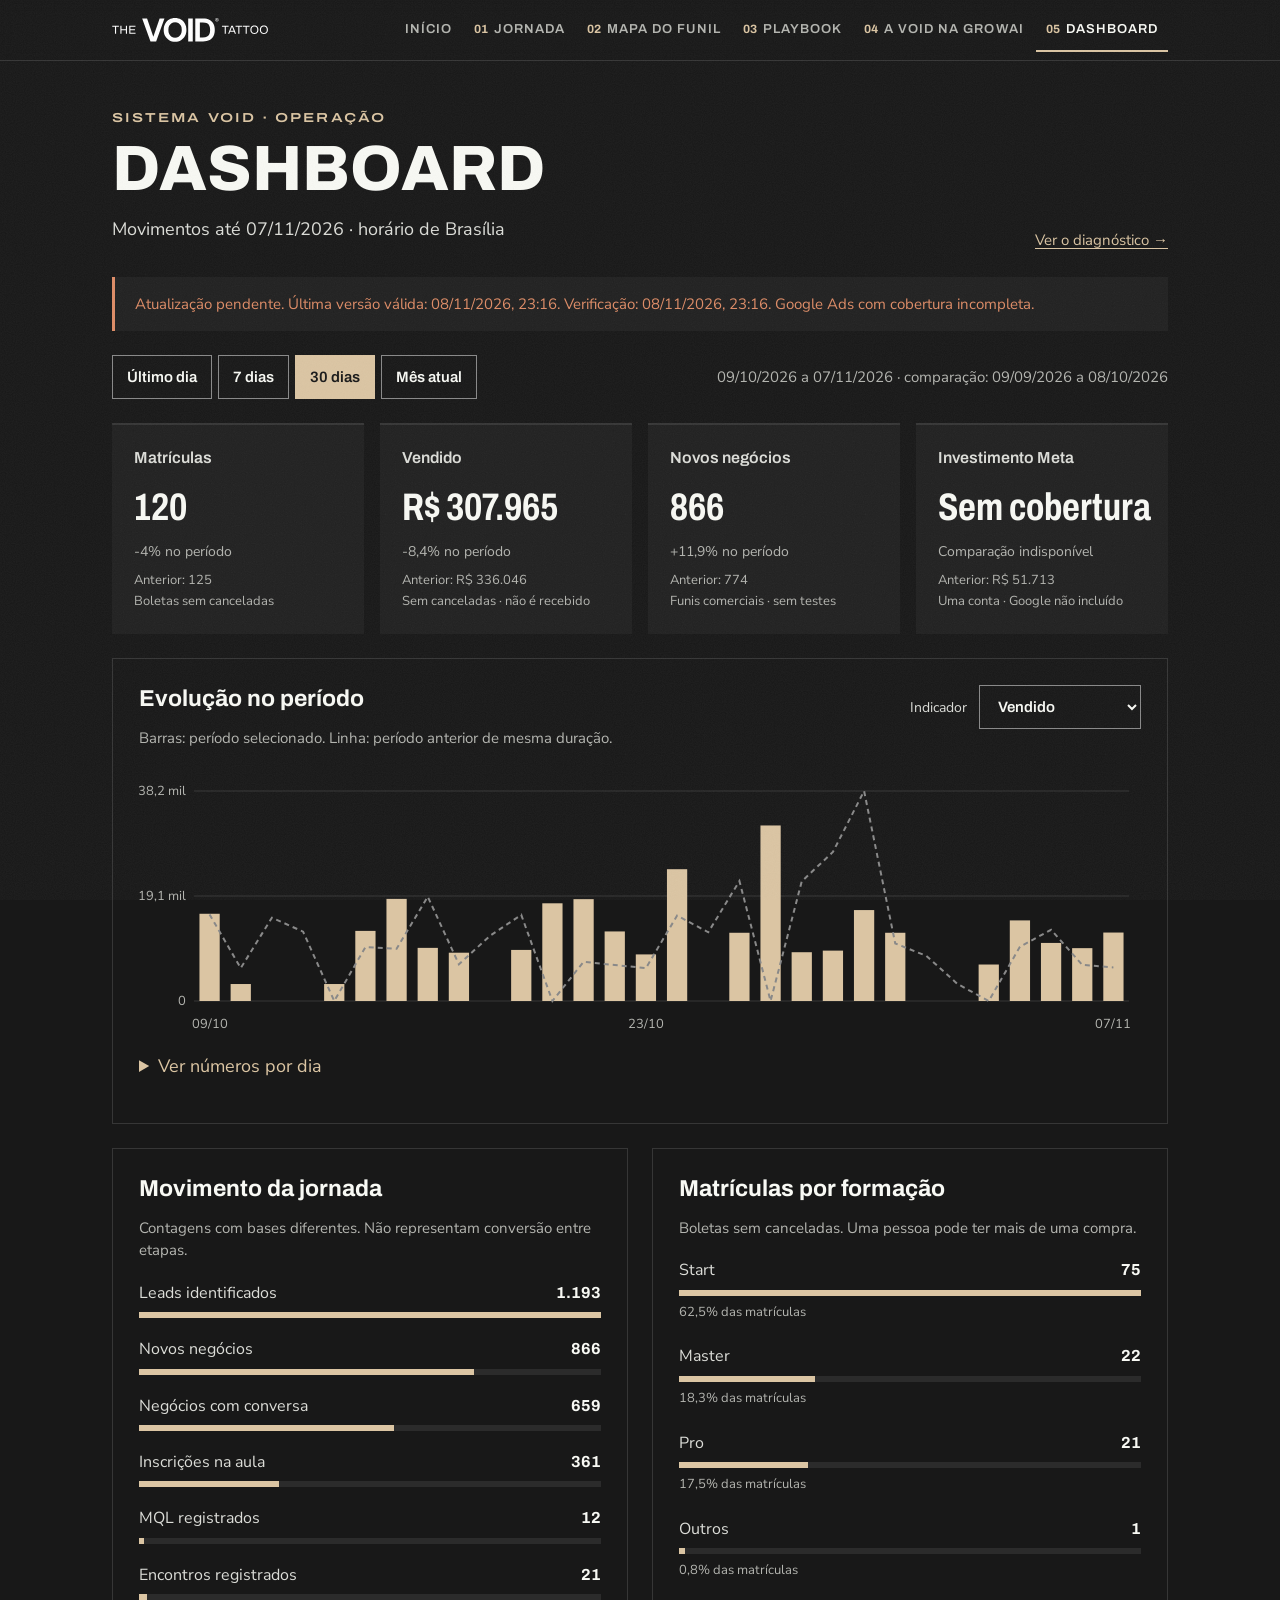
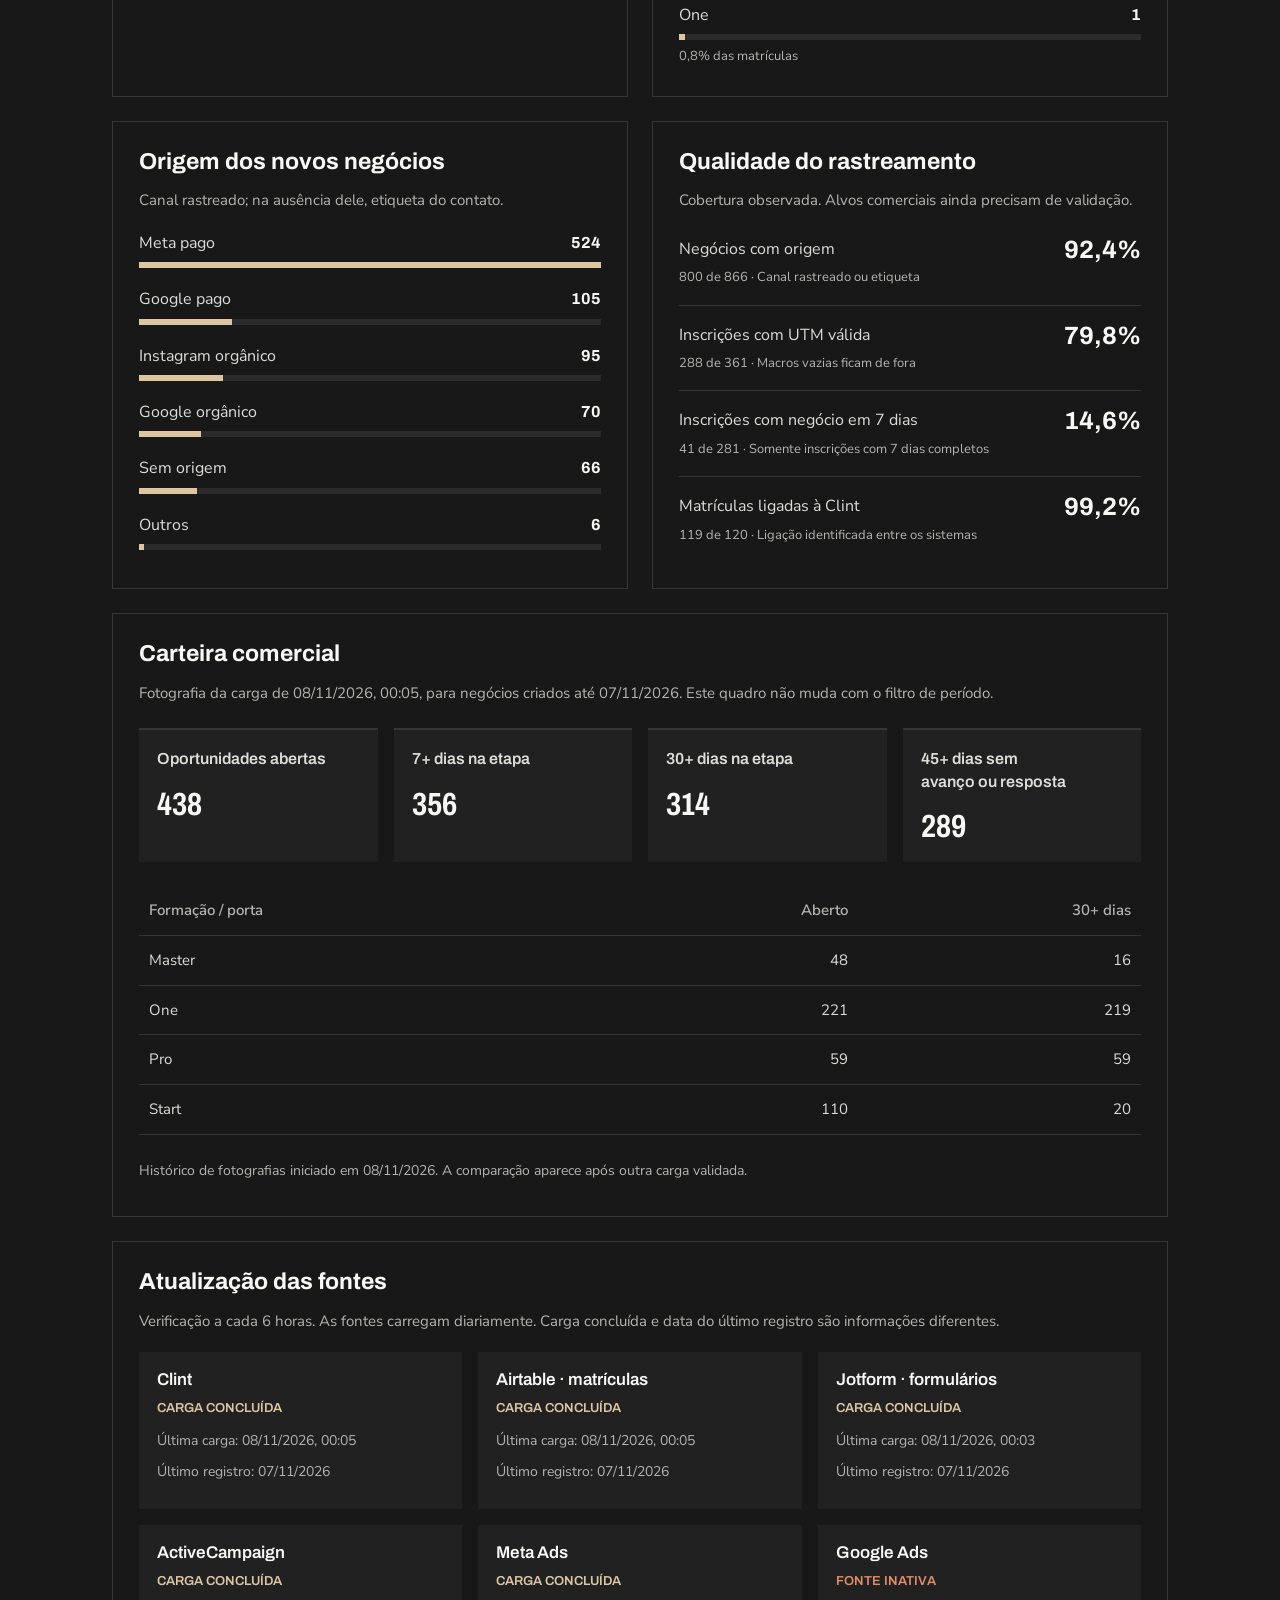
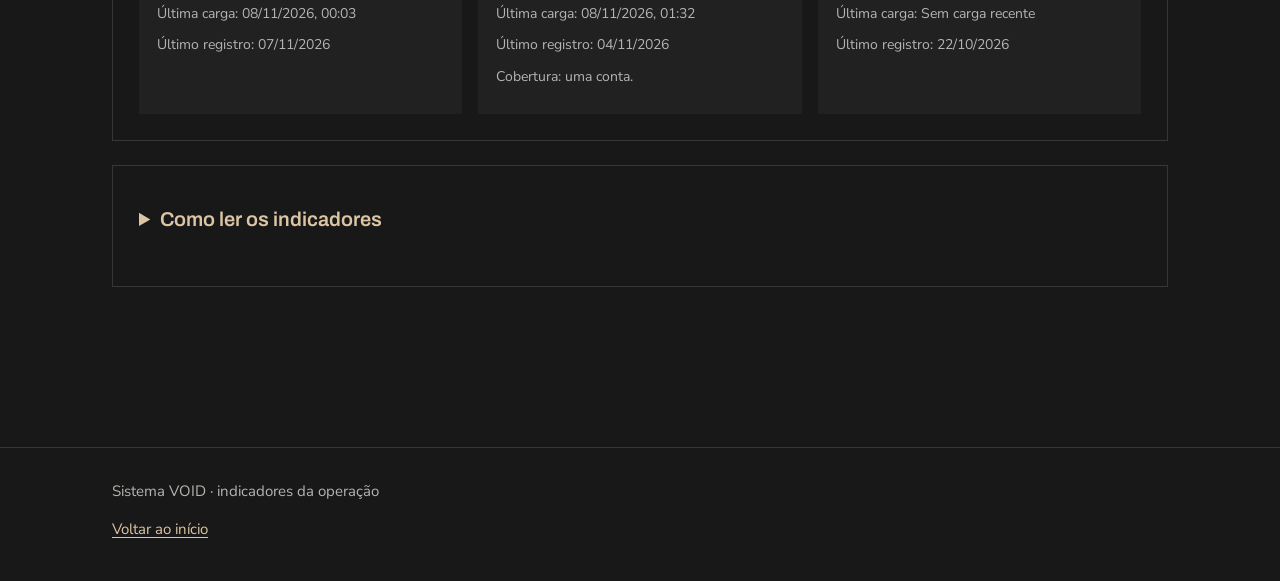
==== sistema/dashboard/index.html @ 5c88895d "feat: publish VOID dashboard with validated aggregate data" ====
<!DOCTYPE html>
<html lang="pt-BR" data-estacao="chamado">
<head>
<meta charset="utf-8">
<meta name="viewport" content="width=device-width,initial-scale=1">
<meta name="robots" content="noindex, nofollow">
<meta name="theme-color" content="#181818">
<title>Dashboard · Sistema VOID</title>
<link rel="stylesheet" href="dashboard.css">
<meta name="description" content="Indicadores da operação VOID, com períodos móveis, carteira e atualização verificada a cada 6 horas.">
<link rel="icon" href="../assets/favicon.svg" type="image/svg+xml">
<link rel="apple-touch-icon" href="../assets/apple-touch-icon.png">
<link rel="preconnect" href="https://fonts.googleapis.com"><link rel="preconnect" href="https://fonts.gstatic.com" crossorigin>
<link href="https://fonts.googleapis.com/css2?family=Archivo:wdth,wght@62..125,100..900&family=Newsreader:ital,opsz,wght@1,6..72,300&family=Nunito+Sans:wght@400;600&display=swap" rel="stylesheet">
<link rel="stylesheet" href="../assets/sistema.css">
<script>document.documentElement.className+=' js'</script>
</head><body data-pagina="dashboard"><a class="pular" href="#conteudo">Ir para o conteúdo</a>
<header class="topo">
  <div class="wrap topo-barra">
    <a class="topo-marca" href="../"><img src="../assets/void-horizontal-branco.svg" alt="The VOID Tattoo Academy, início do Sistema VOID" width="158" height="24"></a>
    <button class="menu-botao" type="button" aria-expanded="false" aria-controls="nav-sistema"><span class="menu-icone" aria-hidden="true"></span><span class="menu-rotulo">Menu</span></button>
    <nav class="nav-sistema" id="nav-sistema" aria-label="Páginas do Sistema VOID">
      <ol class="nav-lista">
        <li><a class="nav-link" href="../" data-pagina="inicio"><span class="nav-num" aria-hidden="true"></span><span class="nav-nome">Início</span><span class="nav-desc">O que é o Sistema VOID</span></a></li>
        <li><a class="nav-link" href="../jornada/" data-pagina="jornada"><span class="nav-num">01</span><span class="nav-nome">Jornada</span><span class="nav-desc">Do anúncio à matrícula, num lugar só</span></a></li>
        <li><a class="nav-link" href="../mapa-do-funil/" data-pagina="mapa-do-funil"><span class="nav-num">02</span><span class="nav-nome">Mapa do Funil</span><span class="nav-desc">O seu mapa, na versão GrowAI</span></a></li>
        <li><a class="nav-link" href="../playbook/" data-pagina="playbook"><span class="nav-num">03</span><span class="nav-nome">Playbook</span><span class="nav-desc">Pipeline e rotina do atendimento</span></a></li>
        <li><a class="nav-link" href="../growai/" data-pagina="growai"><span class="nav-num">04</span><span class="nav-nome">A VOID na GrowAI</span><span class="nav-desc">Onde entra, em que ordem e com que portões</span></a></li>
      <li><a class="nav-link" href="./" data-pagina="dashboard" aria-current="page"><span class="nav-num">05</span><span class="nav-nome">Dashboard</span><span class="nav-desc">Indicadores da operação</span></a></li></ol>
    </nav>
  </div>
</header>
<main id="conteudo" class="dash wrap">
  <header class="dash-title"><div><p class="marcador">Sistema VOID · operação</p><h1>Dashboard</h1><p id="periodo-cabecalho">Indicadores até o último dia encerrado.</p></div><a class="dash-back" href="../jornada/">Ver o diagnóstico →</a></header>
  <div id="dash-status" class="dash-status" role="status">Última versão validada. Horários e indicadores abaixo.</div>
  <div id="dashboard-fallback"><p>Últimos 30 dias: 2026-10-09 a 2026-11-07. Vendido não é recebido.</p><div class="dash-kpis"><article class="dash-kpi"><h2>Matrículas</h2><strong>120</strong></article><article class="dash-kpi"><h2>Vendido · sem canceladas</h2><strong>R$ 307.965,00</strong></article><article class="dash-kpi"><h2>Novos negócios</h2><strong>866</strong></article><article class="dash-kpi"><h2>Investimento Meta</h2><strong>Sem cobertura</strong></article></div><p>Atualizado em 2026-11-08T23:16:09.699205-03:00. Os filtros e gráficos precisam de JavaScript.</p></div>
  <div id="dashboard-app" hidden>
    <div class="dash-controls"><div class="dash-periodos" role="group" aria-label="Período dos indicadores"><button data-periodo="ontem" aria-pressed="false">Ontem</button><button data-periodo="7d" aria-pressed="false">7 dias</button><button data-periodo="30d" aria-pressed="true">30 dias</button><button data-periodo="mes" aria-pressed="false">Mês atual</button></div><p id="periodo-detalhe"></p></div>
    <section aria-label="Indicadores principais"><div id="kpis" class="dash-kpis"></div></section>
    <section class="dash-panel" aria-labelledby="evolucao-titulo"><header class="dash-section-head"><div><h2 id="evolucao-titulo">Evolução no período</h2><p>Barras: período selecionado. Linha: período anterior de mesma duração.</p></div><label>Indicador <select id="serie"><option value="vendido">Vendido</option><option value="matriculas">Matrículas</option><option value="negocios">Novos negócios</option></select></label></header><div id="evolucao" class="dash-chart"></div><details><summary>Ver números por dia</summary><div id="evolucao-tabela" class="dash-table-wrap"></div></details></section>
    <div class="dash-grid"><section class="dash-panel"><h2>Movimento da jornada</h2><p class="dash-caption">Contagens com bases diferentes. Não representam conversão entre etapas.</p><div id="movimento"></div></section><section class="dash-panel"><h2>Matrículas por formação</h2><p class="dash-caption">Boletas sem canceladas. Uma pessoa pode ter mais de uma compra.</p><div id="produtos"></div></section></div>
    <div class="dash-grid"><section class="dash-panel"><h2>Origem dos novos negócios</h2><p class="dash-caption">Canal rastreado; na ausência dele, etiqueta do contato.</p><div id="canais"></div></section><section class="dash-panel"><h2>Qualidade do rastreamento</h2><p class="dash-caption">Cobertura observada. Alvos comerciais ainda precisam de validação.</p><div id="qualidade"></div></section></div>
    <section class="dash-panel"><h2>Carteira comercial</h2><p id="carteira-nota" class="dash-caption"></p><div id="carteira-kpis" class="dash-kpis dash-kpis-small"></div><div id="carteira" class="dash-table-wrap"></div><div id="carteira-historico"></div></section>
    <section class="dash-panel"><h2>Atualização das fontes</h2><p class="dash-caption">Verificação a cada 6 horas. As fontes carregam diariamente. Carga concluída e data do último registro são informações diferentes.</p><div id="fontes" class="dash-fontes"></div></section>
    <details class="dash-panel dash-method"><summary>Como ler os indicadores</summary><div>
      <p><strong>Períodos.</strong> Os filtros usam o último corte validado indicado no topo. Os movimentos terminam ontem, no horário de Brasília. A comparação usa os dias imediatamente anteriores, com a mesma duração. O mês atual fica sem resultado enquanto não houver dia encerrado.</p>
      <p><strong>Matrículas e vendido.</strong> Uma matrícula corresponde a uma boleta do Airtable não cancelada, incluindo outros produtos. Vendido soma o valor dessas boletas; não representa recebimento ou caixa. Cancelamentos seguem a situação atual da fonte e podem revisar períodos anteriores.</p>
      <p><strong>Leads identificados.</strong> Pessoas classificadas como lead, sem testes e com primeiro toque rastreado no período. A base importada sem sinal de interesse fica de fora. Identidade e canal seguem as regras do diagnóstico.</p>
      <p><strong>Conversas.</strong> Negócios comerciais com a primeira resposta da pessoa depois de uma mensagem humana, dentro da janela de sete dias do primeiro atendimento. É o registro de uma troca, não prova de qualificação. Reaberturas do mesmo negócio não contam como nova conversa.</p>
      <p><strong>Aula e encontros.</strong> Inscrições são envios ativos dos cinco formulários, sem testes. MQL é a classificação registrada no formulário. Encontro é uma entrada em etapa de presença, antes da decisão; o mesmo negócio conta uma vez por dia. A cobertura de presença é parcial e não permite taxa completa de comparecimento.</p>
      <p><strong>Carteira.</strong> Situação observada na carga da Clint, para negócios comerciais criados até ontem. As fotografias começam com esta rotina e só são acrescentadas após uma carga validada. Dias sem fotografia ficam sem ponto.</p>
      <p><strong>Mídia.</strong> O investimento destacado é apenas da conta Meta disponível. Google Ads permanece identificado pela cobertura da fonte. Pixel, cadastro e matrícula são medidas diferentes; custo por matrícula e retorno atribuído continuam fora desta versão.</p>
      <p><strong>Falha de atualização.</strong> A rotina mantém a última versão validada e sinaliza o atraso. Os horários da publicação, da verificação e das cargas aparecem separadamente.</p>
    </div></details>
  </div>
</main>
<footer class="rodape"><div class="wrap"><p>Sistema VOID · indicadores da operação</p><a href="../">Voltar ao início</a></div></footer>
<script src="dados.js?v=94ae8721baaa817e"></script><script src="estado.js"></script><script src="../assets/sistema.js"></script><script src="dashboard.js"></script>
</body></html>
---- sistema/dashboard/dashboard.css ----
.dash{padding-top:40px;padding-bottom:64px}.dash-title{display:flex;justify-content:space-between;gap:24px;align-items:end;margin-bottom:24px}.dash h1{font:800 clamp(38px,5vw,64px)/1 var(--font-letreiro);text-transform:uppercase;color:var(--tela);margin:10px 0 14px}.dash h2{font:700 23px/1.2 var(--font-letreiro);color:var(--tela);margin:0 0 14px}.dash p{margin:8px 0}.dash-back{white-space:nowrap;font-size:15px;color:var(--areia)}.dash-status{padding:16px 20px;border-left:3px solid var(--areia);background:var(--bastidor);font-size:15px;line-height:1.5;margin-bottom:24px}.dash-status.atrasado{border-color:var(--terracota-luz);color:var(--terracota-luz)}.dash-controls{display:flex;flex-wrap:wrap;justify-content:space-between;align-items:center;gap:12px;margin-bottom:24px}.dash-periodos{display:flex;flex-wrap:wrap;gap:6px}.dash button,.dash select{font:600 15px var(--font-letreiro);min-height:44px;border:1px solid var(--fumaca);padding:10px 14px;background:var(--sala);color:var(--tela);cursor:pointer;border-radius:0}.dash button[aria-pressed=true]{background:var(--areia);color:var(--sala);border-color:var(--areia)}.dash-controls p,.dash-caption,.dash-section-head p{color:var(--po);font-size:15px;line-height:1.5}.dash-kpis{display:grid;grid-template-columns:repeat(4,minmax(0,1fr));gap:16px;margin-bottom:24px}.dash-kpi{padding:22px;background:var(--bastidor);border-top:2px solid var(--fio);min-width:0}.dash-kpi h2{font-size:16px;font-weight:600;line-height:1.4;color:var(--cal);margin:0 0 16px}.dash-kpi strong{display:block;font:700 clamp(26px,3vw,40px)/1.1 var(--font-letreiro);font-variation-settings:"wdth" 75;color:var(--tela);white-space:nowrap}.dash-kpi p{font-size:14px;color:var(--po);margin-top:14px;line-height:1.4}.dash-kpi small{display:block;font-size:13px;color:var(--po);margin-top:8px}.dash-panel{border:1px solid var(--fio);padding:26px;margin-bottom:24px;min-width:0}.dash-section-head{display:flex;justify-content:space-between;gap:24px;align-items:start}.dash-section-head label{font-size:14px;white-space:nowrap}.dash select{margin-left:8px;max-width:175px}.dash-grid{display:grid;grid-template-columns:repeat(2,minmax(0,1fr));gap:24px}.dash-grid .dash-panel{margin-bottom:0}.dash-grid{margin-bottom:24px}.dash-chart{min-height:250px;margin-top:18px}.dash-chart svg{display:block;width:100%;height:260px}.dash-chart text{font:13px var(--font-texto);fill:var(--po)}.dash-row{margin-top:20px}.dash-row-head{display:flex;justify-content:space-between;gap:16px;font-size:16px;line-height:1.4}.dash-row-head b{font-family:var(--font-letreiro);font-weight:700;color:var(--tela);white-space:nowrap}.dash-track{height:6px;background:var(--coxia);margin-top:8px}.dash-track span{display:block;height:100%;background:var(--areia)}.dash-row small{font-size:13px;color:var(--po)}.dash-quality{padding:16px 0;border-bottom:1px solid var(--fio);display:flex;gap:16px;justify-content:space-between}.dash-quality:last-child{border-bottom:0}.dash-quality span{font-size:16px}.dash-quality small{display:block;font-size:13px;color:var(--po);margin-top:5px}.dash-quality b{font:700 25px var(--font-letreiro);white-space:nowrap;color:var(--tela)}.dash-table-wrap{overflow:auto;max-width:100%}.dash table{width:100%;border-collapse:collapse;font-size:15px}.dash th,.dash td{padding:12px 10px;border-bottom:1px solid var(--fio);text-align:right;white-space:nowrap}.dash th:first-child,.dash td:first-child{text-align:left}.dash th{font-weight:600;color:var(--po)}.dash-fontes{display:grid;grid-template-columns:repeat(3,minmax(0,1fr));gap:16px;margin-top:20px}.dash-source{padding:18px;background:var(--bastidor)}.dash-source h3{font:600 17px var(--font-letreiro);margin:0 0 12px;color:var(--tela)}.dash-source p{font-size:14px;color:var(--po)}.dash-source .source-state{display:block;font:600 13px var(--font-letreiro);text-transform:uppercase;color:var(--areia);margin-bottom:14px}.dash-source.parcial .source-state{color:var(--terracota-luz)}.dash-method summary{font:600 20px var(--font-letreiro);cursor:pointer;min-height:36px}.dash details summary{color:var(--areia);cursor:pointer;margin:16px 0}.dash-method p{font-size:16px;max-width:80ch;line-height:1.7;margin:18px 0}.dash-kpis-small{margin-top:24px}.dash-kpis-small .dash-kpi{padding:18px}.dash-kpis-small .dash-kpi strong{font-size:32px}.dash-empty{padding:28px 0;color:var(--po)}#carteira-historico{margin-top:24px}#carteira-historico p{font-size:14px;color:var(--po)}[hidden]{display:none!important}
@media(max-width:900px){.dash-kpis{grid-template-columns:repeat(2,minmax(0,1fr))}.dash-fontes{grid-template-columns:repeat(2,minmax(0,1fr))}.dash-kpi strong{font-size:34px}.dash-grid{grid-template-columns:1fr}.dash-title{align-items:start}.dash-back{white-space:normal;max-width:150px}.dash-panel{padding:22px}}
@media(max-width:540px){.dash{padding-top:28px}.dash-title{display:block}.dash-title .dash-back{display:inline-block;margin-top:8px}.dash h1{font-size:42px}.dash-kpis{gap:10px}.dash-kpi{padding:16px 12px}.dash-kpi strong{font-size:28px}.dash-kpi h2{min-height:44px;margin-bottom:8px;font-size:15px}.dash-kpi p{font-size:13px}.dash-kpi small{font-size:12px}.dash-panel{padding:18px 14px}.dash-section-head{display:block}.dash-section-head label{display:block;margin-top:16px}.dash-fontes{grid-template-columns:1fr}.dash-chart{margin-left:-6px;margin-right:-6px}.dash-periodos{width:100%;display:grid;grid-template-columns:repeat(4,minmax(0,1fr));gap:4px}.dash-periodos button{padding:9px 5px;font-size:13px}.dash h2{font-size:21px}.dash-row-head{font-size:15px}.dash-kpis-small .dash-kpi h2{font-size:14px}.dash-kpis-small .dash-kpi strong{font-size:28px}}
@media print{.dash-periodos,.dash-back,.topo{display:none}.dash-panel,.dash-kpi{break-inside:avoid}.dash{width:100%}.dash details{display:block}}
---- sistema/assets/sistema.css ----
/* =====================================================================
   SISTEMA VOID · base visual compartilhada · v1 · 08/11/2026
   Páginas: hub (index.html), jornada/, mapa-do-funil/, playbook/, growai/.
   Guia de uso: paginas/COMPONENTES.md (interno, não publicado).

   CAMADA 1 · tokens Sala Escura v1: cópia exata do tokens.css da skill
   branding-the-void, o mesmo bloco que está no <style> do Plano M1 (m1/).
   Não edite a camada 1: mudança de token é na skill, depois aqui e no M1.

   CAMADA 2 · componentes do Sistema VOID (depois da linha CAMADA 2).
   Regras da camada 2: celular primeiro (390 px sem rolagem lateral);
   contraste AA com os pares conferidos (lista no COMPONENTES.md); corpo
   com 17 px no celular; só Google Fonts como recurso externo; nenhuma cor
   fora dos tokens; raio 0 ou 50%; nenhuma sombra; estado sempre com
   ícone e palavra; nada de overflow-x:hidden global.
   ===================================================================== */

/* =====================================================================
   THE VOID · tokens do sistema Sala Escura · v1 · 06/10/2026
   Fonte única: especificação do sistema Sala Escura v1, 06/10/2026 (documento de
   trabalho, fora deste repositório). Valores iguais a tokens.json.
   Fontes: carregar pelo link do Google Fonts publicado no manual (brand-book.html,
   bloco 17.2); este arquivo não declara @font-face. Contraste de todos os pares:
   brand-book.html, seção 14 (Contraste calculado).
   ===================================================================== */

:root{
  /* ---------- neutros: a sala e a luz ---------- */
  --nanquim:#000000;          /* logotipo preto oficial, base do selo Pro, barras de vídeo. Nunca campo */
  --sala:#181818;             /* o campo da marca */
  --bastidor:#212121;         /* cartão e painel sobre Sala, Barra de Turma */
  --coxia:#2B2B2B;            /* cartão ativo, campo de formulário, disco do selo Pro */
  --fio:#363636;              /* só linha no escuro */
  --chumbo:#474747;           /* faixa do selo Pro; texto forte no claro */
  --penumbra:#5F5F5C;         /* legenda no Modo Leitura */
  --fumaca:#898989;           /* auxiliar 14 px+ no escuro; borda de campo; linha no claro */
  --po:#B4B5B0;               /* apoio no escuro (8,61:1) */
  --cal:#DCDDD8;              /* corpo longo no escuro (13,00:1) */
  --cinza-100:#ECEDE7;        /* zebra e cabeçalho de tabela no Modo Leitura */
  --tela:#F8F9F4;             /* a luz: título e botão no escuro; campo do Modo Leitura */
  --branco:#FFFFFF;           /* só logotipo branco oficial e linhas dos selos */
  --nevoa:#C9D0D8;            /* acento frio do Pro; informação no escuro */
  --ardosia:#3F4E4F;          /* miolo do selo Pro; apoio no claro. Nunca texto sobre Sala */

  /* ---------- quentes: terracota ---------- */
  --terracota:#B25A32;        /* acento quente; selo Master; texto só 24 px+ */
  --terracota-viva:#C46039;   /* faixa do selo Master; alta luz do duotom Master */
  --terracota-funda:#8C4529;  /* link e filete no Modo Leitura */
  --terracota-luz:#DE8C66;    /* a única terracota de texto pequeno no escuro (6,81:1) */
  --terracota-noite:#4A2416;  /* cartela opcional do Master */

  /* ---------- quentes: terras (Start) e campos de produto ---------- */
  --areia:#DBC5A3;            /* destaque no escuro; anel de foco */
  --campo-start:#B5966B;      /* campo do Start (S31): texto Sala, logotipo branco */
  --caramelo:#AE8A64;         /* grafismo do Start sobre Sala */
  --ouro-velho:#93693B;       /* base do selo Start; grafismo e barra do Start */
  --ouro-fundo:#734120;       /* faixa do selo Start; texto do Start no claro */
  --campo-master:#76432B;     /* campo do Master (S31): texto Tela, logotipo branco */
  --couro:#6C4327;            /* superfície quente secundária */
  --cafe:#412919;             /* sombra do duotom Start */
  --duotom-master-sombra:#21130C;

  /* ---------- estados (sempre com ícone e palavra) ---------- */
  --sucesso:#9DB79B;  --sucesso-claro:#3E6A4B;
  --atencao:#DBC5A3;  --atencao-claro:#7A5418;
  --erro:#EF8A80;     --erro-claro:#A8322C;
  --info:#C9D0D8;     --info-claro:#3F4E4F;

  /* ---------- véu sobre foto (pior pixel branco) ---------- */
  --veu:rgb(24 24 24 / .70);        /* padrão: Tela 6,22:1 */
  --veu-minimo:rgb(24 24 24 / .62); /* sob texto abaixo de 24 px: 4,68:1 */
  --veu-titulo:rgb(24 24 24 / .55); /* só título 24 px+: 3,73:1 */
  --veu-legenda:rgb(24 24 24 / .75);/* caixa de legenda de vídeo: 7,39:1 */

  /* ---------- tema por produto (troca com [data-estacao]) ---------- */
  --estacao-destaque:var(--areia);
  --estacao-grafismo:rgb(248 249 244 / .32);
  --estacao-seta:var(--sala);
  --estacao-campo:var(--sala);
  --estacao-campo-texto:var(--tela);

  /* ---------- tipografia ---------- */
  --font-letreiro:"Archivo","Arial Narrow",Arial,sans-serif;
  --font-off:"Alga","Newsreader",Georgia,serif;
  --font-texto:"Nunito Sans",Arial,sans-serif;
  --wdth-filme:112; --wdth-secao:100; --wdth-credito:125; --wdth-estreito:68; --wdth-numeral:75; --wdth-botao:106;
  --fs-filme:96px; --fs-secao:56px; --fs-sub:32px; --fs-inter:22px; --fs-off:44px;
  --fs-chamada:22px; --fs-corpo:18px; --fs-apoio:15px; --fs-legenda:13px; --fs-credito:12px;
  --fs-numeral:80px; --fs-botao:16px;
  --lh-corpo:1.65; --lh-apoio:1.5;
  --ls-filme:-.02em; --ls-secao:-.012em; --ls-credito:.18em; --ls-botao:.06em;

  /* ---------- espaço, grade, forma ---------- */
  --e-1:4px; --e-2:8px; --e-3:12px; --e-4:16px; --e-5:24px; --e-6:32px; --e-7:48px; --e-8:64px; --e-9:96px; --e-10:128px; --e-11:192px;
  --conteudo:1200px; --coluna-leitura:680px; --margem:64px; --medianiz:24px;
  --raio:0; --raio-circulo:50%; --raio-pilula:999px;  /* pílula: só a Assinatura do Pro */
  --foco:2px solid var(--areia); --foco-afastamento:3px;
  --alvo-toque:44px; --botao-altura:56px;

  /* ---------- movimento ---------- */
  --curva-cena:cubic-bezier(.2,0,0,1);
  --curva-foco:cubic-bezier(.65,0,.35,1);
  --curva-saida:cubic-bezier(.4,0,1,1);
  --t-corte:0ms; --t-micro:120ms; --t-ui:240ms; --t-entrada:480ms; --t-foco:700ms;
  --t-revelar:900ms; --t-anel:1200ms; --t-abertura:1200ms; --t-saida:200ms;

  /* ---------- grão ---------- */
  --grao-opacidade:.06;
  --grao-img:url("data:image/svg+xml,%3Csvg xmlns='http://www.w3.org/2000/svg' width='240' height='240'%3E%3Cfilter id='g'%3E%3CfeTurbulence type='fractalNoise' baseFrequency='.9' numOctaves='2' stitchTiles='stitch'/%3E%3CfeColorMatrix type='saturate' values='0'/%3E%3C/filter%3E%3Crect width='100%25' height='100%25' filter='url(%23g)'/%3E%3C/svg%3E");
}

/* ---------- produto ---------- */
[data-estacao="chamado"]{--estacao-destaque:var(--areia);--estacao-grafismo:rgb(248 249 244 / .32);--estacao-seta:var(--sala);--estacao-campo:var(--sala);--estacao-campo-texto:var(--tela)}
[data-estacao="start"]{--estacao-destaque:var(--areia);--estacao-grafismo:var(--ouro-velho);--estacao-seta:var(--ouro-velho);--estacao-campo:var(--campo-start);--estacao-campo-texto:var(--sala)}
[data-estacao="master"]{--estacao-destaque:var(--terracota-luz);--estacao-grafismo:var(--terracota);--estacao-seta:var(--terracota);--estacao-campo:var(--campo-master);--estacao-campo-texto:var(--tela)}
[data-estacao="pro"]{--estacao-destaque:var(--nevoa);--estacao-grafismo:var(--nevoa);--estacao-seta:var(--ardosia);--estacao-campo:var(--sala);--estacao-campo-texto:var(--tela)}
[data-estacao="voiders"]{--estacao-destaque:var(--areia);--estacao-grafismo:rgb(248 249 244 / .32);--estacao-seta:var(--sala);--estacao-campo:var(--sala);--estacao-campo-texto:var(--tela)}

/* ---------- base ---------- */
html{color-scheme:dark}
body{margin:0;background:var(--sala);color:var(--cal);font:400 var(--fs-corpo)/var(--lh-corpo) var(--font-texto);-webkit-font-smoothing:antialiased}
.modo-leitura{background:var(--tela);color:var(--sala);color-scheme:light;--grao-opacidade:.04;--foco:2px solid var(--sala)}
.modo-leitura a{color:var(--terracota-funda);text-decoration:underline;text-decoration-thickness:1px;text-underline-offset:3px}
:focus-visible{outline:var(--foco);outline-offset:var(--foco-afastamento)}
img,svg,video{max-width:100%;height:auto}

/* ---------- utilitários de tipografia ---------- */
.titulo-filme{font:800 clamp(40px,7vw,var(--fs-filme))/.92 var(--font-letreiro);font-variation-settings:"wdth" var(--wdth-filme);text-transform:uppercase;letter-spacing:var(--ls-filme);color:var(--tela);text-wrap:balance}
.titulo-secao{font:700 clamp(34px,5vw,var(--fs-secao))/.98 var(--font-letreiro);font-variation-settings:"wdth" var(--wdth-secao);text-transform:uppercase;letter-spacing:var(--ls-secao);color:var(--tela)}
.fala{font:600 var(--fs-sub)/1.15 var(--font-letreiro);font-variation-settings:"wdth" 100;letter-spacing:-.005em}
.credito{font:500 var(--fs-credito)/1.2 var(--font-letreiro);font-variation-settings:"wdth" var(--wdth-credito);text-transform:uppercase;letter-spacing:var(--ls-credito);color:var(--po)}
.off{font-family:var(--font-off);font-style:italic;font-weight:300;font-variation-settings:"opsz" 72;font-size:1.2em;text-transform:none;letter-spacing:0;color:var(--estacao-destaque,inherit)}
.numeral-prova{font:700 clamp(56px,7vw,var(--fs-numeral))/.9 var(--font-letreiro);font-variation-settings:"wdth" var(--wdth-numeral);font-variant-numeric:lining-nums tabular-nums;color:var(--tela)}
@media (max-width:430px){
  .titulo-filme{font-variation-settings:"wdth" 100}
  .titulo-filme[data-largura="92"]{font-variation-settings:"wdth" 92}
  .titulo-filme[data-largura="85"]{font-variation-settings:"wdth" 85}
  body{font-size:17px}
}

/* ---------- utilitários de recursos ---------- */
.grao{position:relative;isolation:isolate}
.grao::after{content:"";position:absolute;inset:0;pointer-events:none;z-index:1;opacity:var(--grao-opacidade);mix-blend-mode:screen;background-image:var(--grao-img)}
.modo-leitura .grao::after{mix-blend-mode:multiply}
.janela-luz{background:radial-gradient(110% 75% at 12% 0%,rgb(248 249 244 / .09) 0%,rgb(248 249 244 / 0) 62%),var(--sala)}
.veu-esquerda{background:linear-gradient(90deg,rgb(24 24 24 / .78) 0%,rgb(24 24 24 / .70) 42%,rgb(24 24 24 / 0) 72%)}
.veu-base{background:linear-gradient(0deg,rgb(24 24 24 / .78) 0%,rgb(24 24 24 / .70) 38%,rgb(24 24 24 / 0) 70%)}
.campo-produto{background:var(--estacao-campo);color:var(--estacao-campo-texto)}
.fio-produto{border-left:2px solid var(--estacao-grafismo);padding-left:var(--e-4)}

/* ---------- botão Letreiro Aceso ---------- */
.botao{display:inline-flex;align-items:center;justify-content:center;gap:12px;min-height:var(--botao-altura);padding:0 28px;border:0;border-radius:var(--raio);background:var(--tela);color:var(--sala);font:700 var(--fs-botao)/1 var(--font-letreiro);font-variation-settings:"wdth" var(--wdth-botao);text-transform:uppercase;letter-spacing:var(--ls-botao);text-decoration:none;cursor:pointer;transition:background var(--t-micro) var(--curva-cena)}
.botao svg{width:20px;height:20px;fill:none;stroke:var(--estacao-seta);stroke-width:2;stroke-linecap:square;stroke-linejoin:miter}
.botao:hover{background:var(--branco)}
.botao:active{background:var(--cal)}
.modo-leitura .botao{background:var(--sala);color:var(--tela)}
.modo-leitura .botao svg{stroke:var(--tela)}
@media (max-width:430px){.botao{width:100%;min-height:52px;font-size:17px}}

/* ---------- movimento reduzido ---------- */
@media (prefers-reduced-motion:reduce){
  *,*::before,*::after{animation-duration:1ms!important;animation-iteration-count:1!important;transition-duration:120ms!important;scroll-behavior:auto!important}
}

/* =====================================================================
   CAMADA 2 · Sistema VOID
   ===================================================================== */

/* ---------- 2.1 tokens do sistema (derivados da camada 1) ---------- */
:root{
  --topo-altura:60px;
  --largura-pagina:1120px;

  /* semáforo: cor + ícone + palavra, nunca só cor */
  --sinal-verde:var(--sucesso);         /* Musgo Luz, 8,19:1 na Sala */
  --sinal-laranja:var(--terracota-luz); /* Terracota Luz, 6,81:1 na Sala */
  --sinal-vermelho:var(--erro);         /* Ferrugem Luz, 7,29:1 na Sala */
  --sinal-cinza:var(--po);              /* sem dado */

  /* séries de gráfico e barras */
  --serie:var(--po);                    /* série sem destaque */
  --serie-apagada:var(--fumaca);        /* demais itens quando há destaque (5,08:1) */
  --trilho:rgb(248 249 244 / .07);      /* fundo da barra (Tela a 7%) */

  /* ícones Lucide (traço 1,5), usados como máscara com currentColor */
  --icone-circle-check:url("data:image/svg+xml,%3Csvg xmlns='http://www.w3.org/2000/svg' viewBox='0 0 24 24' fill='none' stroke='%23000' stroke-width='1.5' stroke-linecap='square' stroke-linejoin='miter'%3E%3Ccircle cx='12' cy='12' r='10'/%3E%3Cpath d='m9 12 2 2 4-4'/%3E%3C/svg%3E");
  --icone-triangle-alert:url("data:image/svg+xml,%3Csvg xmlns='http://www.w3.org/2000/svg' viewBox='0 0 24 24' fill='none' stroke='%23000' stroke-width='1.5' stroke-linecap='square' stroke-linejoin='miter'%3E%3Cpath d='m21.73 18-8-14a2 2 0 0 0-3.48 0l-8 14A2 2 0 0 0 4 21h16a2 2 0 0 0 1.73-3'/%3E%3Cpath d='M12 9v4'/%3E%3Cpath d='M12 17h.01'/%3E%3C/svg%3E");
  --icone-circle-x:url("data:image/svg+xml,%3Csvg xmlns='http://www.w3.org/2000/svg' viewBox='0 0 24 24' fill='none' stroke='%23000' stroke-width='1.5' stroke-linecap='square' stroke-linejoin='miter'%3E%3Ccircle cx='12' cy='12' r='10'/%3E%3Cpath d='m15 9-6 6'/%3E%3Cpath d='m9 9 6 6'/%3E%3C/svg%3E");
  --icone-circle-dashed:url("data:image/svg+xml,%3Csvg xmlns='http://www.w3.org/2000/svg' viewBox='0 0 24 24' fill='none' stroke='%23000' stroke-width='1.5' stroke-linecap='square' stroke-linejoin='miter'%3E%3Cpath d='M10.1 2.182a10 10 0 0 1 3.8 0'/%3E%3Cpath d='M13.9 21.818a10 10 0 0 1-3.8 0'/%3E%3Cpath d='M17.609 3.721a10 10 0 0 1 2.69 2.7'/%3E%3Cpath d='M2.182 13.9a10 10 0 0 1 0-3.8'/%3E%3Cpath d='M20.279 17.609a10 10 0 0 1-2.7 2.69'/%3E%3Cpath d='M21.818 10.1a10 10 0 0 1 0 3.8'/%3E%3Cpath d='M3.721 6.391a10 10 0 0 1 2.7-2.69'/%3E%3Cpath d='M6.391 20.279a10 10 0 0 1-2.69-2.7'/%3E%3C/svg%3E");
  --icone-info:url("data:image/svg+xml,%3Csvg xmlns='http://www.w3.org/2000/svg' viewBox='0 0 24 24' fill='none' stroke='%23000' stroke-width='1.5' stroke-linecap='square' stroke-linejoin='miter'%3E%3Ccircle cx='12' cy='12' r='10'/%3E%3Cpath d='M12 16v-4'/%3E%3Cpath d='M12 8h.01'/%3E%3C/svg%3E");
  --icone-pen-line:url("data:image/svg+xml,%3Csvg xmlns='http://www.w3.org/2000/svg' viewBox='0 0 24 24' fill='none' stroke='%23000' stroke-width='1.5' stroke-linecap='square' stroke-linejoin='miter'%3E%3Cpath d='M12 20h9'/%3E%3Cpath d='M16.376 3.622a1 1 0 0 1 3.002 3.002L7.368 18.635a2 2 0 0 1-.855.506l-2.872.838a.5.5 0 0 1-.62-.62l.838-2.872a2 2 0 0 1 .506-.854z'/%3E%3C/svg%3E");
  --icone-flag:url("data:image/svg+xml,%3Csvg xmlns='http://www.w3.org/2000/svg' viewBox='0 0 24 24' fill='none' stroke='%23000' stroke-width='1.5' stroke-linecap='square' stroke-linejoin='miter'%3E%3Cpath d='M4 15s1-1 4-1 5 2 8 2 4-1 4-1V3s-1 1-4 1-5-2-8-2-4 1-4 1z'/%3E%3Cpath d='M4 22v-7'/%3E%3C/svg%3E");
  --icone-arrow-right:url("data:image/svg+xml,%3Csvg xmlns='http://www.w3.org/2000/svg' viewBox='0 0 24 24' fill='none' stroke='%23000' stroke-width='1.5' stroke-linecap='square' stroke-linejoin='miter'%3E%3Cpath d='M5 12h14'/%3E%3Cpath d='m12 5 7 7-7 7'/%3E%3C/svg%3E");
  --icone-check:url("data:image/svg+xml,%3Csvg xmlns='http://www.w3.org/2000/svg' viewBox='0 0 24 24' fill='none' stroke='%23000' stroke-width='1.5' stroke-linecap='square' stroke-linejoin='miter'%3E%3Cpath d='M20 6 9 17l-5-5'/%3E%3C/svg%3E");
  --icone-menu:url("data:image/svg+xml,%3Csvg xmlns='http://www.w3.org/2000/svg' viewBox='0 0 24 24' fill='none' stroke='%23000' stroke-width='1.5' stroke-linecap='square' stroke-linejoin='miter'%3E%3Cpath d='M4 12h16'/%3E%3Cpath d='M4 6h16'/%3E%3Cpath d='M4 18h16'/%3E%3C/svg%3E");
  --icone-x:url("data:image/svg+xml,%3Csvg xmlns='http://www.w3.org/2000/svg' viewBox='0 0 24 24' fill='none' stroke='%23000' stroke-width='1.5' stroke-linecap='square' stroke-linejoin='miter'%3E%3Cpath d='M18 6 6 18'/%3E%3Cpath d='m6 6 12 12'/%3E%3C/svg%3E");
}

/* ---------- 2.2 base ---------- */
*,*::before,*::after{box-sizing:border-box}
html{-webkit-text-size-adjust:100%;text-size-adjust:100%;scroll-padding-top:calc(var(--topo-altura) + 16px)}
@media (prefers-reduced-motion:no-preference){html{scroll-behavior:smooth}}
body{min-height:100vh;overflow-wrap:break-word}
body::before{content:"";position:fixed;inset:0;z-index:50;pointer-events:none;background-image:var(--grao-img);opacity:var(--grao-opacidade)}
h1,h2,h3,h4{margin:0;color:var(--tela);font-family:var(--font-letreiro);font-weight:700;text-wrap:balance}
p,ul,ol,dl,figure{margin:0 0 16px}
ul,ol{padding-left:22px}
li{margin:0 0 8px}
li::marker{color:var(--areia)}
strong,b{color:var(--tela);font-weight:600}
a{color:var(--areia);text-decoration:underline;text-decoration-thickness:1px;text-underline-offset:3px}
a:not([class]):hover{color:var(--tela)}
[tabindex="-1"]:focus:not(:focus-visible){outline:0}
.sr-only{position:absolute!important;width:1px;height:1px;padding:0;margin:-1px;overflow:hidden;clip:rect(0 0 0 0);white-space:nowrap;border:0}
.wrap{width:100%;max-width:var(--largura-pagina);margin-inline:auto;padding-inline:16px}
.leitura{max-width:680px}
.wrap.leitura{max-width:calc(680px + 32px)}
@media (min-width:640px){.wrap.leitura{max-width:calc(680px + 64px)}}
.grade-2{display:grid;gap:24px}
.grade-2 > *{min-width:0}
@media (min-width:640px){.wrap{padding-inline:32px}}
@media (min-width:760px){.grade-2{grid-template-columns:repeat(2,minmax(0,1fr));gap:48px}}

/* pular para o conteúdo (teclado) */
.pular{position:absolute;left:16px;top:-200px;z-index:60;padding:12px 16px;background:var(--tela);color:var(--sala);font:700 15px/1 var(--font-letreiro);text-decoration:none}
.pular:focus{top:8px}

/* ---------- 2.3 cabeçalho e navegação ---------- */
.topo{position:sticky;top:0;z-index:30;background:rgb(24 24 24 / .96);border-bottom:1px solid var(--fio)}
@supports ((-webkit-backdrop-filter:blur(6px)) or (backdrop-filter:blur(6px))){
  .topo{background:rgb(24 24 24 / .88);-webkit-backdrop-filter:blur(6px);backdrop-filter:blur(6px)}
}
.topo-barra{display:flex;flex-wrap:wrap;align-items:center;justify-content:space-between;column-gap:16px;min-height:var(--topo-altura)}
.topo-marca{display:inline-flex;align-items:center;flex:none;min-height:44px;padding:8px 0}
.topo-marca img{display:block;width:auto;height:24px}

.menu-botao{display:none}
.js .menu-botao{display:inline-flex;align-items:center;gap:10px;min-height:44px;padding:0 14px;margin:0;background:transparent;border:1px solid var(--chumbo);border-radius:0;color:var(--tela);font:700 14px/1 var(--font-letreiro);font-variation-settings:"wdth" 106;letter-spacing:.1em;text-transform:uppercase;cursor:pointer}
.js .menu-botao:hover{border-color:var(--po)}
.menu-icone{flex:none;width:20px;height:20px;background:currentColor;-webkit-mask:var(--icone-menu) center/contain no-repeat;mask:var(--icone-menu) center/contain no-repeat}
.menu-botao[aria-expanded="true"] .menu-icone{-webkit-mask-image:var(--icone-x);mask-image:var(--icone-x)}

.nav-sistema{flex-basis:100%;border-top:1px solid var(--fio)}
.nav-lista{list-style:none;margin:0;padding:4px 0 12px}
.nav-lista li{margin:0}
.nav-link{display:grid;grid-template-columns:2.5rem minmax(0,1fr);column-gap:8px;align-items:baseline;min-height:48px;padding:12px 0;border-bottom:1px solid var(--fio);color:var(--cal);text-decoration:none}
.nav-lista li:last-child .nav-link{border-bottom:0}
.nav-num{justify-self:start;padding:0 4px;font:700 14px/1.4 var(--font-letreiro);font-variation-settings:"wdth" 100;font-variant-numeric:lining-nums tabular-nums;color:var(--areia)}
.nav-nome{font:600 17px/1.3 var(--font-letreiro);font-variation-settings:"wdth" 100;color:var(--tela)}
.nav-desc{grid-column:2;display:block;margin-top:2px;font-size:15px;line-height:1.4;color:var(--po)}
.nav-link:hover .nav-nome{color:var(--areia)}
.nav-link[aria-current="page"] .nav-nome{color:var(--areia)}
.nav-link[aria-current="page"] .nav-num:not(:empty){background:var(--areia);color:var(--sala)}

/* com JavaScript, no celular e no tablet, a navegação vira painel que abre */
.js .nav-sistema{display:none;position:absolute;left:0;right:0;top:100%;max-height:calc(100vh - var(--topo-altura));overflow-y:auto;padding:0 16px;background:var(--bastidor);border-top:1px solid var(--chumbo);border-bottom:1px solid var(--chumbo)}
@supports (max-height:100dvh){.js .nav-sistema{max-height:calc(100dvh - var(--topo-altura))}}
.js .nav-sistema.aberto{display:block}
@media (min-width:640px){.js .nav-sistema{padding:0 32px}}

@media (min-width:960px){
  .js .menu-botao{display:none}
  .nav-sistema,.js .nav-sistema{display:block;position:static;flex-basis:auto;max-height:none;overflow:visible;padding:0;background:none;border:0}
  .nav-lista{display:flex;align-items:center;gap:2px;padding:0}
  .nav-link{display:flex;align-items:center;gap:6px;min-height:44px;padding:0 10px;border-bottom:2px solid transparent}
  .nav-lista li:last-child .nav-link{border-bottom:2px solid transparent}
  .nav-num{padding:0;font-size:12px}
  .nav-nome{font:600 13px/1 var(--font-letreiro);font-variation-settings:"wdth" 100;letter-spacing:.08em;text-transform:uppercase;color:var(--po)}
  .nav-desc{display:none}
  .nav-link[aria-current="page"],.nav-lista li:last-child .nav-link[aria-current="page"]{border-bottom-color:var(--areia)}
  .nav-link[aria-current="page"] .nav-nome{color:var(--tela)}
  .nav-link[aria-current="page"] .nav-num:not(:empty){background:none;color:var(--areia)}
}

/* ---------- 2.4 abertura da página ---------- */
.abertura{padding:40px 0 32px;border-bottom:1px solid var(--fio)}
.marcador{margin:0 0 16px;font:600 13px/1.4 var(--font-letreiro);font-variation-settings:"wdth" 125;letter-spacing:.16em;text-transform:uppercase;color:var(--areia)}
.abertura .titulo-filme{margin:0 0 16px;overflow-wrap:normal}
.linha-off{margin:0 0 24px;font-family:var(--font-off);font-style:italic;font-weight:300;font-variation-settings:"opsz" 72;font-size:clamp(22px,5.6vw,34px);line-height:1.25;color:var(--po)}
.abertura-lede{max-width:62ch;margin:0 0 28px;font-size:19px;line-height:1.55;color:var(--cal)}
.abertura-lede p{margin:0 0 12px}
.abertura-lede > :last-child{margin-bottom:0}
.ficha{display:flex;flex-wrap:wrap;gap:16px 40px;margin:32px 0 0;padding:20px 0 0;border-top:1px solid var(--chumbo)}
.ficha div{min-width:120px}
.ficha dt{margin:0 0 6px;font:600 12px/1.2 var(--font-letreiro);font-variation-settings:"wdth" 125;letter-spacing:.16em;text-transform:uppercase;color:var(--po)}
.ficha dd{margin:0;font-size:16px;color:var(--tela)}
@media (min-width:640px){
  .abertura{padding:80px 0 56px}
  .abertura-lede{font-size:22px}
}

/* ---------- 2.5 seção, título de seção e sumário ---------- */
.secao{padding:48px 0 0}
.secao-titulo{display:flex;flex-wrap:wrap;align-items:baseline;column-gap:16px;margin:0 0 24px;padding-top:24px;border-top:1px solid var(--chumbo)}
.secao-num{flex:none;font:800 clamp(34px,9vw,56px)/1 var(--font-letreiro);font-variation-settings:"wdth" 112;font-variant-numeric:lining-nums tabular-nums;color:var(--areia)}
.secao-titulo h2{flex:1 1 12ch;min-width:0;font:800 clamp(26px,6.6vw,44px)/1.02 var(--font-letreiro);font-variation-settings:"wdth" 100;letter-spacing:-.01em;text-transform:uppercase;color:var(--tela)}
.secao-sub{flex:0 0 100%;max-width:none;padding-right:max(0px,calc(100% - 62ch));margin:12px 0 0;font-size:17px;line-height:1.5;color:var(--po)}
.secao h3{margin:32px 0 12px;font:700 20px/1.25 var(--font-letreiro);font-variation-settings:"wdth" 100;letter-spacing:.01em;text-transform:uppercase;color:var(--tela)}
.secao-titulo + h3,.secao h3:first-child{margin-top:0}
@media (min-width:640px){
  .secao{padding-top:72px}
  .secao-titulo h2{font-variation-settings:"wdth" 112}
}

.sumario{margin-top:32px}
.sumario-titulo{margin:0 0 8px;font:600 12px/1.2 var(--font-letreiro);font-variation-settings:"wdth" 125;letter-spacing:.16em;text-transform:uppercase;color:var(--po)}
.sumario ol{list-style:none;margin:0;padding:0;display:grid;grid-template-columns:minmax(0,1fr);column-gap:32px}
.sumario li{margin:0}
.sumario a{display:flex;gap:12px;align-items:baseline;min-height:44px;padding:10px 0;border-bottom:1px solid var(--fio);font-size:16px;line-height:1.4;color:var(--cal);text-decoration:none}
.sumario a span{flex:none;min-width:2ch;font:700 14px/1.4 var(--font-letreiro);font-variant-numeric:lining-nums tabular-nums;color:var(--areia)}
.sumario a:hover{color:var(--tela)}
@media (min-width:640px){.sumario ol{grid-template-columns:repeat(2,minmax(0,1fr))}}
@media (min-width:960px){.sumario ol{grid-template-columns:repeat(3,minmax(0,1fr))}}

/* ---------- 2.6 cartão de número ---------- */
.numeros{display:grid;grid-template-columns:repeat(2,minmax(0,1fr));gap:12px;margin:24px 0}
@media (max-width:359.98px){.numeros{grid-template-columns:minmax(0,1fr)}}
@media (min-width:760px){.numeros{grid-template-columns:repeat(auto-fit,minmax(200px,1fr));gap:16px}}
.numero{container-type:inline-size;display:flex;flex-direction:column;gap:6px;min-width:0;margin:0;padding:16px;background:var(--bastidor);border-top:2px solid var(--fio)}
.numero > *{margin:0}
.numero-sinal{line-height:1}
.numero-valor{font:700 40px/1 var(--font-letreiro);font-variation-settings:"wdth" 75;font-variant-numeric:lining-nums tabular-nums;letter-spacing:-.01em;color:var(--tela)}
.numero-valor{font-size:clamp(30px,22cqi,56px)}
.numero-rotulo{font-size:16px;line-height:1.4;color:var(--cal)}
.numero-base{font-size:14px;line-height:1.45;color:var(--po)}
.numero-nota{margin-top:auto!important;padding-top:8px;border-top:1px solid var(--fio);font-size:13px;line-height:1.45;color:var(--po)}
.numero[data-sinal="verde"]{border-top-color:var(--sinal-verde)}
.numero[data-sinal="laranja"]{border-top-color:var(--sinal-laranja)}
.numero[data-sinal="vermelho"]{border-top-color:var(--sinal-vermelho)}
/* a luz da cena: no máximo um por tela */
.numero-luz{background:var(--tela);border-top-color:var(--tela)}
.numero-luz .numero-valor,.numero-luz .numero-rotulo{color:var(--sala)}
.numero-luz .numero-base,.numero-luz .numero-nota{color:var(--chumbo)}
.numero-luz .numero-nota{border-top-color:var(--cal)}
.numero-luz .sinal-verde{color:var(--sucesso-claro)}
.numero-luz .sinal-laranja{color:var(--terracota-funda)}
.numero-luz .sinal-vermelho{color:var(--erro-claro)}
.numero-luz .origem{color:var(--chumbo);border-color:var(--cal)}
.sem-dado{color:var(--po)!important;font-style:normal}

/* ---------- 2.7 semáforo ---------- */
.sinal{display:inline-flex;align-items:center;gap:6px;font:700 13px/1.2 var(--font-letreiro);font-variation-settings:"wdth" 100;letter-spacing:.08em;text-transform:uppercase;white-space:nowrap;vertical-align:middle;color:var(--sinal-cinza)}
.sinal::before{content:"";flex:none;width:16px;height:16px;background:currentColor;-webkit-mask:var(--sinal-icone,var(--icone-circle-dashed)) center/contain no-repeat;mask:var(--sinal-icone,var(--icone-circle-dashed)) center/contain no-repeat}
.sinal-verde{color:var(--sinal-verde);--sinal-icone:var(--icone-circle-check)}
.sinal-laranja{color:var(--sinal-laranja);--sinal-icone:var(--icone-triangle-alert)}
.sinal-vermelho{color:var(--sinal-vermelho);--sinal-icone:var(--icone-circle-x)}
.sinal-cinza{color:var(--sinal-cinza);--sinal-icone:var(--icone-circle-dashed)}
.semaforo{list-style:none;margin:16px 0 24px;padding:0;display:grid;gap:8px}
.semaforo li{display:grid;gap:4px;margin:0;padding:12px 16px;background:var(--bastidor)}

/* ---------- 2.8 barra de funil horizontal ---------- */
.funil{list-style:none;margin:24px 0;padding:0;display:grid;gap:16px}
.funil-etapa{margin:0;min-width:0}
.funil-cab{display:flex;align-items:baseline;justify-content:space-between;gap:12px}
.funil-nome{min-width:0;font-weight:600;line-height:1.35;color:var(--tela)}
.funil-valor{flex:none;font:700 20px/1.1 var(--font-letreiro);font-variation-settings:"wdth" 75;font-variant-numeric:lining-nums tabular-nums;white-space:nowrap;color:var(--tela)}
.funil-trilho{display:block;height:12px;margin:8px 0 6px;background:var(--trilho)}
.funil-barra{display:block;height:100%;width:var(--p,0%);min-width:2px;max-width:100%;background:var(--serie)}
.funil.tem-gargalo .funil-barra{background:var(--serie-apagada)}
.funil:has(.gargalo) .funil-barra{background:var(--serie-apagada)}
.funil .gargalo .funil-barra{background:var(--estacao-destaque)}
.funil-taxa{display:flex;flex-wrap:wrap;align-items:center;gap:4px 12px;margin:0;font-size:14px;line-height:1.45;color:var(--po)}
.funil-etapa.sem-dado .funil-barra{display:none}
.funil-etapa.sem-dado .funil-trilho{background:repeating-linear-gradient(90deg,var(--fio) 0 6px,transparent 6px 10px)}
@media (min-width:760px){
  .funil{gap:14px}
  .funil-etapa{display:grid;grid-template-columns:minmax(0,15rem) minmax(0,1fr) 6.5rem;grid-template-areas:"nome barra valor" ". taxa taxa";column-gap:16px;align-items:center}
  .funil-cab{display:contents}
  .funil-nome{grid-area:nome}
  .funil-valor{grid-area:valor;text-align:right}
  .funil-trilho{grid-area:barra;height:16px;margin:0}
  .funil-taxa{grid-area:taxa;margin-top:4px}
}

/* ---------- 2.9 tabela (vira cartões no celular ou rola no próprio bloco) ---------- */
.tabela{margin:24px 0;overflow-x:auto}
.tabela table{width:100%;border-collapse:collapse;font-size:16px;line-height:1.5}
.tabela caption{caption-side:top;padding:0 0 8px;text-align:left;font:700 13px/1.3 var(--font-letreiro);font-variation-settings:"wdth" 100;letter-spacing:.12em;text-transform:uppercase;color:var(--po)}
.tabela th,.tabela td{padding:12px;text-align:left;vertical-align:top}
.tabela thead th{font:700 12px/1.3 var(--font-letreiro);font-variation-settings:"wdth" 100;letter-spacing:.12em;text-transform:uppercase;vertical-align:bottom;color:var(--po);background:var(--bastidor);border-top:1px solid var(--chumbo);border-bottom:1px solid var(--chumbo)}
.tabela tbody td,.tabela tbody th{border-bottom:1px solid var(--fio);color:var(--cal)}
.tabela tbody th,.tabela tbody td:first-child{font-weight:600;color:var(--tela)}
.tabela .num{text-align:right;font-variant-numeric:lining-nums tabular-nums;white-space:nowrap}
.tabela tbody tr[data-sinal="verde"] > :first-child{border-left:3px solid var(--sinal-verde)}
.tabela tbody tr[data-sinal="laranja"] > :first-child{border-left:3px solid var(--sinal-laranja)}
.tabela tbody tr[data-sinal="vermelho"] > :first-child{border-left:3px solid var(--sinal-vermelho)}
.tabela-rolar{overflow-x:auto;-webkit-overflow-scrolling:touch;overscroll-behavior-x:contain}
.tabela-rolar table{min-width:640px}
.tabela-rolar tbody th[scope="row"]{min-width:7.5rem}
.tabela-dica{display:block;margin:24px 0 -16px;font:600 12px/1.3 var(--font-letreiro);font-variation-settings:"wdth" 100;letter-spacing:.12em;text-transform:uppercase;color:var(--po)}
.tabela-dica::after{content:"";display:inline-block;width:16px;height:16px;margin-left:6px;vertical-align:-3px;background:currentColor;-webkit-mask:var(--icone-arrow-right) center/contain no-repeat;mask:var(--icone-arrow-right) center/contain no-repeat}
.tabela-dica[hidden]{display:none}
@media (max-width:639.98px){
  .tabela-cartoes table,.tabela-cartoes tbody,.tabela-cartoes tr,.tabela-cartoes td,.tabela-cartoes tbody th{display:block;width:100%}
  .tabela-cartoes thead{position:absolute;width:1px;height:1px;overflow:hidden;clip:rect(0 0 0 0);white-space:nowrap}
  .tabela-cartoes caption{display:block}
  .tabela-cartoes tbody tr{margin:0 0 12px;padding:16px;background:var(--bastidor);border-top:2px solid var(--fio)}
  .tabela-cartoes tbody td,.tabela-cartoes tbody th{padding:6px 0;border:0;font-weight:400;color:var(--cal)}
  .tabela-cartoes td::before{content:attr(data-rotulo);display:block;margin-bottom:2px;font:700 12px/1.3 var(--font-letreiro);font-variation-settings:"wdth" 100;letter-spacing:.12em;text-transform:uppercase;color:var(--po)}
  .tabela-cartoes tbody th,.tabela-cartoes tbody td:first-child{padding:0 0 8px;font-size:17px;line-height:1.35;font-weight:600;color:var(--tela)}
  .tabela-cartoes tbody th::before,.tabela-cartoes tbody td:first-child::before{display:none}
  .tabela-cartoes .num{text-align:left;white-space:normal}
  .tabela-cartoes td:empty{display:none}
  .tabela-cartoes tbody tr[data-sinal] > :first-child{border-left:0}
  .tabela-cartoes tbody tr[data-sinal="verde"]{border-top-color:var(--sinal-verde)}
  .tabela-cartoes tbody tr[data-sinal="laranja"]{border-top-color:var(--sinal-laranja)}
  .tabela-cartoes tbody tr[data-sinal="vermelho"]{border-top-color:var(--sinal-vermelho)}
}

/* ---------- 2.10 próximo passo (checklist) ---------- */
.checklist{list-style:none;margin:16px 0 24px;padding:0;border-top:1px solid var(--fio)}
.tarefa{display:flex;gap:14px;align-items:flex-start;margin:0;padding:14px 0;border-bottom:1px solid var(--fio)}
.caixa{position:relative;flex:none;width:20px;height:20px;margin-top:3px;border:1.5px solid var(--areia)}
.tarefa-texto{flex:1;min-width:0}
.tarefa-meta{display:block;margin-top:4px;font-size:14px;line-height:1.45;color:var(--po)}
.tarefa.feita .caixa{background:var(--areia)}
.tarefa.feita .caixa::after{content:"";position:absolute;inset:1px;background:var(--sala);-webkit-mask:var(--icone-check) center/contain no-repeat;mask:var(--icone-check) center/contain no-repeat}
.tarefa.feita .tarefa-texto{color:var(--po)}

/* ---------- 2.11 blocos de aviso e etiquetas ---------- */
.aviso{margin:24px 0;padding:16px;background:var(--bastidor);border-left:3px solid var(--po)}
.aviso p{margin:0 0 12px}
.aviso > :last-child{margin-bottom:0}
.aviso .aviso-rotulo{display:flex;align-items:center;gap:8px;margin:0 0 8px;font:700 13px/1.2 var(--font-letreiro);font-variation-settings:"wdth" 100;letter-spacing:.14em;text-transform:uppercase;color:var(--po)}
.aviso-rotulo::before{content:"";flex:none;width:18px;height:18px;background:currentColor;-webkit-mask:var(--aviso-icone,var(--icone-info)) center/contain no-repeat;mask:var(--aviso-icone,var(--icone-info)) center/contain no-repeat}
.aviso-validar{border-left-color:var(--areia);--aviso-icone:var(--icone-circle-dashed)}
.aviso-validar .aviso-rotulo{color:var(--areia)}
.aviso-reconstrucao{border-left-color:var(--nevoa);--aviso-icone:var(--icone-info)}
.aviso-reconstrucao .aviso-rotulo{color:var(--nevoa)}
.aviso-proposta{border-left-color:var(--cal);--aviso-icone:var(--icone-pen-line)}
.aviso-proposta .aviso-rotulo{color:var(--cal)}
.aviso-atencao{border-left-color:var(--sinal-laranja);--aviso-icone:var(--icone-triangle-alert)}
.aviso-atencao .aviso-rotulo{color:var(--sinal-laranja)}
.aviso-risco{border-left-color:var(--sinal-vermelho);--aviso-icone:var(--icone-triangle-alert)}
.aviso-risco .aviso-rotulo{color:var(--sinal-vermelho)}

.etiqueta{display:inline-block;padding:1px 8px;border:1px solid currentColor;font:700 12px/1.5 var(--font-letreiro);font-variation-settings:"wdth" 100;letter-spacing:.1em;text-transform:uppercase;vertical-align:.1em;white-space:nowrap;color:var(--po)}
.etiqueta-validar{color:var(--areia)}
.etiqueta-reconstrucao{color:var(--nevoa)}
.etiqueta-proposta{color:var(--cal)}
.etiqueta-parcial{color:var(--po);border-style:dashed}

/* origem do número (mesmas classes do Plano M1) */
.origem{display:inline;padding:0 6px;border:1px solid var(--chumbo);font-size:max(13px,.8em);line-height:1.6;letter-spacing:.02em;color:var(--po);-webkit-box-decoration-break:clone;box-decoration-break:clone}
.o-medido{color:var(--sucesso)}
.o-derivado{color:var(--cal)}
.o-dito{color:var(--nevoa)}
.o-assumido{color:var(--areia)}
.legenda{margin:16px 0 24px;border-top:1px solid var(--fio)}
.legenda div{display:grid;grid-template-columns:7.25rem minmax(0,1fr);gap:12px;align-items:baseline;padding:12px 0;border-bottom:1px solid var(--fio)}
.legenda dt,.legenda dd{margin:0}
.legenda dd{font-size:16px;line-height:1.5}

/* ---------- 2.12 nota de fonte ---------- */
.fonte{display:block;margin:12px 0 0;font-size:14px;line-height:1.5;color:var(--po)}
.fonte::before{content:"";display:inline-block;width:16px;height:2px;margin-right:8px;vertical-align:.3em;background:currentColor}

/* ---------- 2.13 linha do tempo e calendário ---------- */
.linha-tempo{list-style:none;margin:24px 0;padding:0}
.marco{position:relative;margin:0;padding:0 0 28px 36px}
.marco::before{content:"";position:absolute;left:8px;top:26px;bottom:2px;width:2px;background:var(--fio)}
.marco:last-child{padding-bottom:0}
.marco:last-child::before{display:none}
.marco::after{content:"";position:absolute;left:0;top:5px;width:18px;height:18px;border:2px solid var(--po);border-radius:50%;background:var(--sala)}
.marco[data-estado="feito"]::after{background:var(--po)}
.marco[data-estado="agora"]::after{background:var(--areia);border-color:var(--areia)}
.marco[data-estado="proposto"]::after{border-style:dashed}
.marco-quando{display:block;margin:0 0 4px;font:400 16px/1.4 var(--font-letreiro);font-variation-settings:"wdth" 125;letter-spacing:.02em;font-variant-numeric:lining-nums tabular-nums;color:var(--areia)}
.marco-titulo{display:block;margin:0 0 6px;font:700 18px/1.3 var(--font-letreiro);font-variation-settings:"wdth" 100;color:var(--tela)}
.marco > p{margin:0 0 8px}
.marco-campos{display:grid;gap:8px;margin:8px 0 0}
.marco-campos div{min-width:0;padding:10px 12px;background:var(--bastidor)}
.marco-campos dt{margin:0 0 2px;font:700 12px/1.3 var(--font-letreiro);font-variation-settings:"wdth" 100;letter-spacing:.12em;text-transform:uppercase;color:var(--po)}
.marco-campos dd{margin:0;font-size:16px;line-height:1.5}
.marco-portao{display:flex;gap:10px;align-items:flex-start;margin:10px 0 0;padding:10px 12px;border-left:2px solid var(--areia);background:var(--bastidor);font-size:16px;line-height:1.5}
.marco-portao::before{content:"";flex:none;width:18px;height:18px;margin-top:3px;background:var(--areia);-webkit-mask:var(--icone-flag) center/contain no-repeat;mask:var(--icone-flag) center/contain no-repeat}
@media (min-width:760px){.marco-campos{grid-template-columns:repeat(2,minmax(0,1fr))}}

/* ---------- 2.14 gráficos (desenhados pelo sistema.js) ---------- */
.grafico{margin:32px 0}
.grafico-mede{margin:0 0 6px;font:600 12px/1.3 var(--font-letreiro);font-variation-settings:"wdth" 125;letter-spacing:.16em;text-transform:uppercase;color:var(--po)}
.grafico-titulo,.secao .grafico-titulo{margin:0 0 12px;font:600 21px/1.25 var(--font-letreiro);font-variation-settings:"wdth" 100;letter-spacing:-.005em;text-transform:none;color:var(--tela)}
.grafico-area{position:relative;min-width:0;margin:8px 0 0}
.grafico-area svg{display:block;width:100%;height:auto;overflow:visible}
.grafico-area .funil{margin:8px 0 0}
.grafico-aviso{margin:0;padding:12px;border:1px dashed var(--erro);font-size:15px;color:var(--erro)}
.grafico-dados{margin:8px 0 0}
.grafico-dados summary{display:inline-flex;align-items:center;min-height:44px;cursor:pointer;font:700 13px/1.2 var(--font-letreiro);font-variation-settings:"wdth" 100;letter-spacing:.12em;text-transform:uppercase;color:var(--areia)}
.grafico-dados .tabela{margin:8px 0 0}
.grafico-dados .tabela table{font-size:15px}
.grafico-dados .tabela .num{white-space:normal}
.grafico-legenda{list-style:none;display:flex;flex-wrap:wrap;gap:4px 20px;margin:8px 0 0;padding:0;font-size:14px;line-height:1.4;color:var(--po)}
.grafico-legenda li{display:inline-flex;align-items:center;gap:8px;margin:0}
.grafico-legenda li::before{content:"";width:22px;height:0;border-top:2px solid var(--cal)}
.grafico-legenda .s-destaque::before{border-top-color:var(--estacao-destaque)}
.grafico-legenda .s-comparacao::before{border-top:2px dashed var(--fumaca)}
/* elementos do SVG: cor sempre por classe, nunca var() em atributo */
.g-base{stroke:var(--chumbo);stroke-width:1}
.g-grade{stroke:var(--fio);stroke-width:1}
.g-texto{fill:var(--po);font-family:var(--font-letreiro);font-size:12px;font-weight:500;font-variation-settings:"wdth" 100}
.g-valor{fill:var(--tela);font-family:var(--font-letreiro);font-size:13px;font-weight:700;font-variation-settings:"wdth" 100;font-variant-numeric:lining-nums tabular-nums}
.g-valor.destaque{fill:var(--estacao-destaque)}
.g-barra{fill:var(--serie)}
.tem-destaque .g-barra{fill:var(--serie-apagada)}
.g-barra.destaque,.tem-destaque .g-barra.destaque{fill:var(--estacao-destaque)}
.g-barra.parcial,.tem-destaque .g-barra.parcial{fill:var(--trilho);stroke:var(--po);stroke-width:1.5;stroke-dasharray:4 3}
.g-linha{fill:none;stroke:var(--cal);stroke-width:2;stroke-linejoin:round;stroke-linecap:round}
.g-linha.s-destaque{stroke:var(--estacao-destaque)}
.g-linha.s-comparacao{stroke:var(--fumaca);stroke-dasharray:6 4}
.g-linha.parcial{stroke-dasharray:3 5}
.g-ponto{fill:var(--sala);stroke:var(--cal);stroke-width:2}
.g-ponto.s-destaque{stroke:var(--estacao-destaque)}
.g-ponto.s-comparacao{stroke:var(--fumaca)}
.g-ponto.destaque{fill:var(--estacao-destaque);stroke:var(--estacao-destaque)}
.g-meta{stroke:var(--fumaca);stroke-width:1.5;stroke-dasharray:6 4}
.g-sem-dado{stroke:var(--fumaca);stroke-width:2;stroke-dasharray:2 3}

/* ---------- 2.15 hub: cartões das páginas e links relacionados ---------- */
.paginas{list-style:none;margin:24px 0;padding:0;display:grid;gap:12px}
.paginas li{margin:0}
.pagina-cartao{display:flex;flex-direction:column;gap:8px;height:100%;padding:20px 16px;background:var(--bastidor);border-top:2px solid var(--fio);color:var(--cal);text-decoration:none;transition:background-color var(--t-micro) var(--curva-cena)}
.pagina-cartao:hover{background:var(--coxia);border-top-color:var(--areia)}
.pagina-num{font:800 30px/1 var(--font-letreiro);font-variation-settings:"wdth" 112;font-variant-numeric:lining-nums tabular-nums;color:var(--areia)}
.pagina-nome{font:800 22px/1.08 var(--font-letreiro);font-variation-settings:"wdth" 100;letter-spacing:-.005em;text-transform:uppercase;color:var(--tela)}
.pagina-linha{font-size:16px;line-height:1.5;color:var(--cal)}
.pagina-abrir{display:inline-flex;align-items:center;gap:8px;margin-top:auto;padding-top:8px;font:700 13px/1 var(--font-letreiro);font-variation-settings:"wdth" 106;letter-spacing:.12em;text-transform:uppercase;color:var(--areia)}
.pagina-abrir::after{content:"";width:18px;height:18px;background:currentColor;-webkit-mask:var(--icone-arrow-right) center/contain no-repeat;mask:var(--icone-arrow-right) center/contain no-repeat}
@media (min-width:760px){
  .paginas{grid-template-columns:repeat(2,minmax(0,1fr));gap:16px}
  .pagina-cartao{padding:28px 24px}
}

.relacionados{list-style:none;margin:16px 0 0;padding:0;border-top:1px solid var(--fio)}
.relacionados li{margin:0;border-bottom:1px solid var(--fio)}
.relacionados a{display:flex;flex-direction:column;gap:2px;min-height:44px;padding:14px 0;color:var(--cal);text-decoration:none}
.relacionados a strong{display:inline-flex;align-items:center;gap:8px;font:700 17px/1.3 var(--font-letreiro);font-variation-settings:"wdth" 100;color:var(--tela)}
.relacionados a strong::after{content:"";width:18px;height:18px;background:var(--areia);-webkit-mask:var(--icone-arrow-right) center/contain no-repeat;mask:var(--icone-arrow-right) center/contain no-repeat}
.relacionados a span{font-size:16px;line-height:1.5;color:var(--po)}
.relacionados a:hover strong{color:var(--areia)}

/* ---------- 2.16 rodapé ---------- */
.rodape{margin-top:72px;padding:32px 0 40px;border-top:1px solid var(--fio);font-size:15px;line-height:1.5;color:var(--po)}
.rodape-topo{display:flex;flex-wrap:wrap;align-items:center;justify-content:space-between;gap:8px 32px}
.rodape-dados{margin:0;font:600 13px/1.4 var(--font-letreiro);font-variation-settings:"wdth" 125;letter-spacing:.14em;text-transform:uppercase;color:var(--po)}
.rodape-dados time{color:var(--tela)}
.rodape-links{list-style:none;display:flex;flex-wrap:wrap;gap:0 24px;margin:0;padding:0}
.rodape-links li{margin:0}
.rodape-links a{display:inline-flex;align-items:center;min-height:44px;font-size:16px}
.rodape-assinatura{display:flex;flex-wrap:wrap;align-items:center;justify-content:space-between;gap:16px 32px;margin-top:24px;padding-top:24px;border-top:1px solid var(--fio)}
.rodape-void,.rodape-growai{margin:0;font:500 12px/1.6 var(--font-letreiro);font-variation-settings:"wdth" 125;letter-spacing:.18em;text-transform:uppercase;color:var(--po)}
.rodape-growai{display:inline-flex;align-items:center;gap:12px}
.rodape-growai img{display:block;width:auto;height:31px}
.junto{white-space:nowrap}

/* ---------- 2.17 impressão ---------- */
@media print{
  *{-webkit-print-color-adjust:exact;print-color-adjust:exact}
  body::before,.pular,.menu-botao,.js .menu-botao,.tabela-dica{display:none!important}
  .topo{position:static}
  .js .nav-sistema,.nav-sistema{display:none!important}
  .grafico-dados:not([open]){display:none}
}

/* Ajustes de leitura e navegação em telas estreitas. */
.numero-nota{font-size:14px}
.tabelas-detalhes summary::after{content:"+";margin-left:8px}
.tabelas-detalhes[open] summary::after{content:"−"}
@media(max-width:759px){.numeros.cinco>:last-child .numero-valor{font-size:32px}}

.secao-detalhes>summary{min-height:44px;padding:14px 0;cursor:pointer;color:var(--areia);font-weight:700;line-height:1.4}
.secao-detalhes[open]>summary{margin-bottom:20px}
@media print{.secao-detalhes>*{display:block!important}}
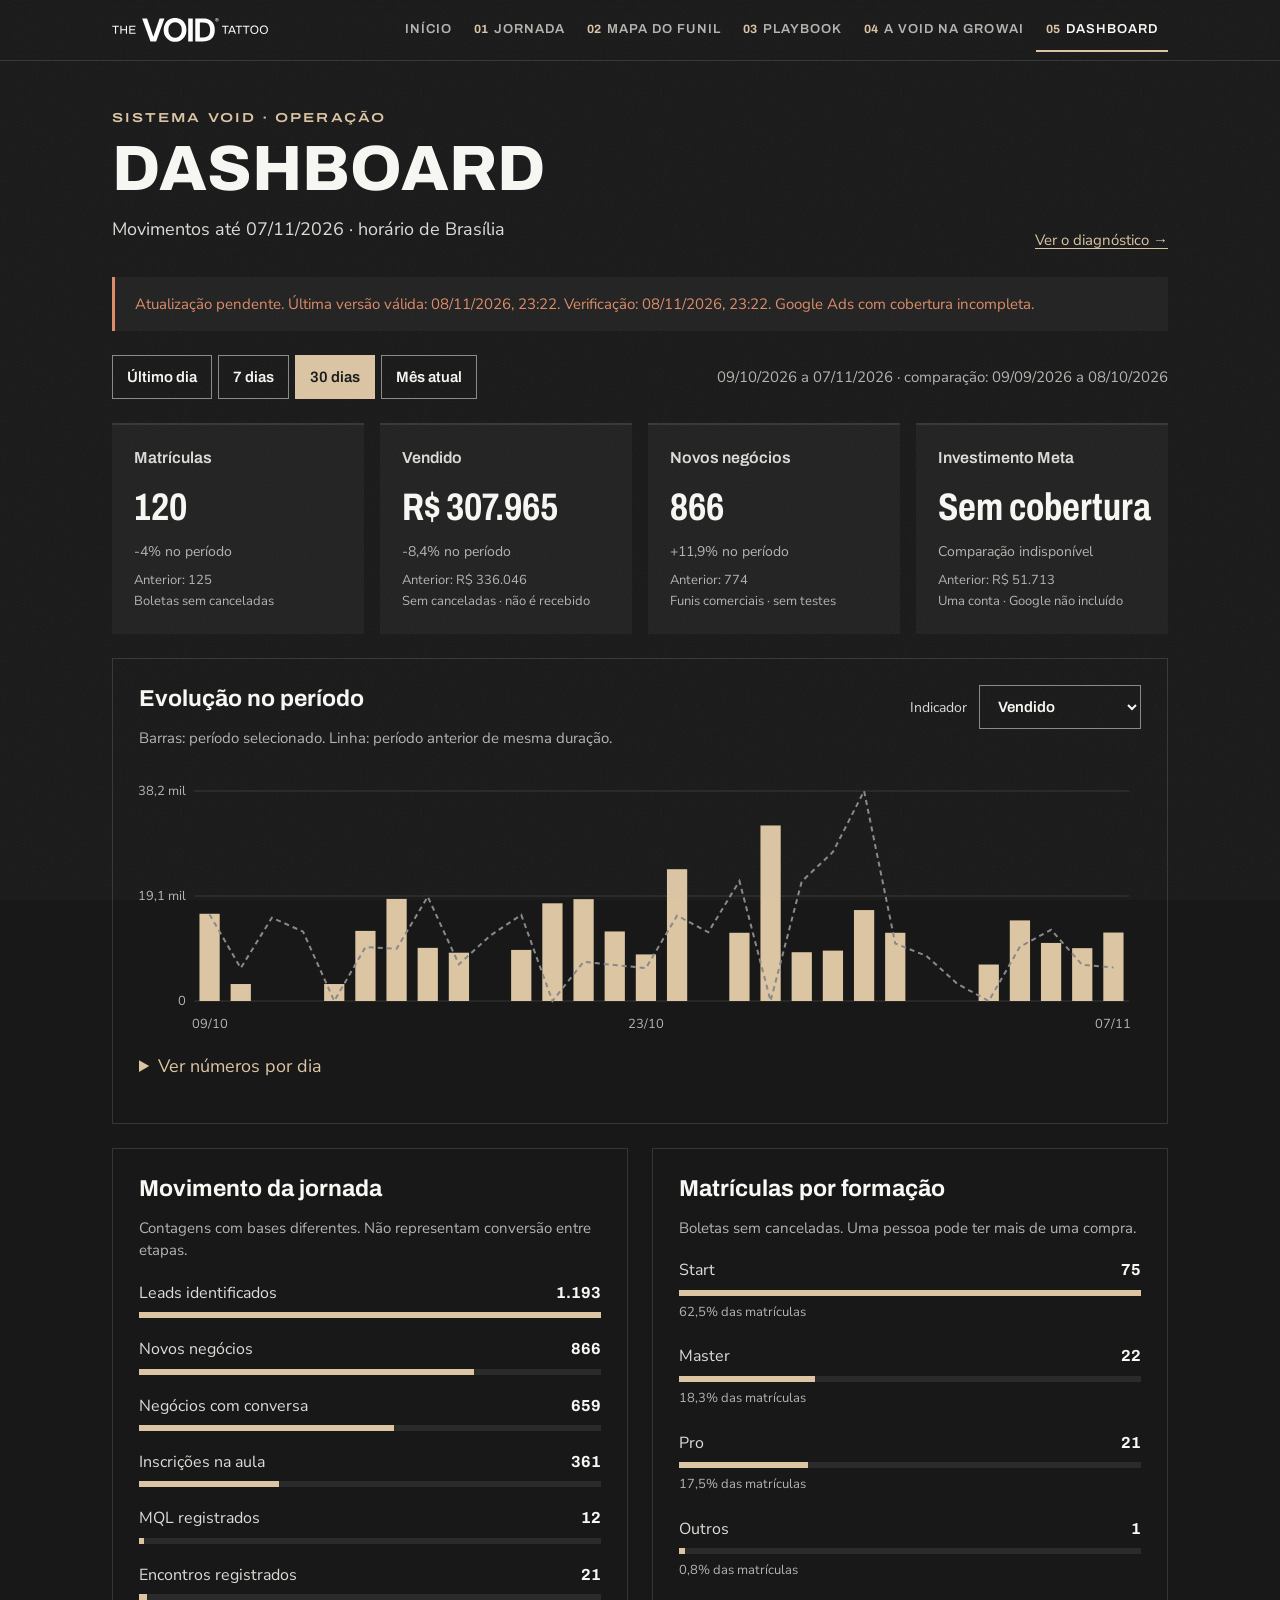
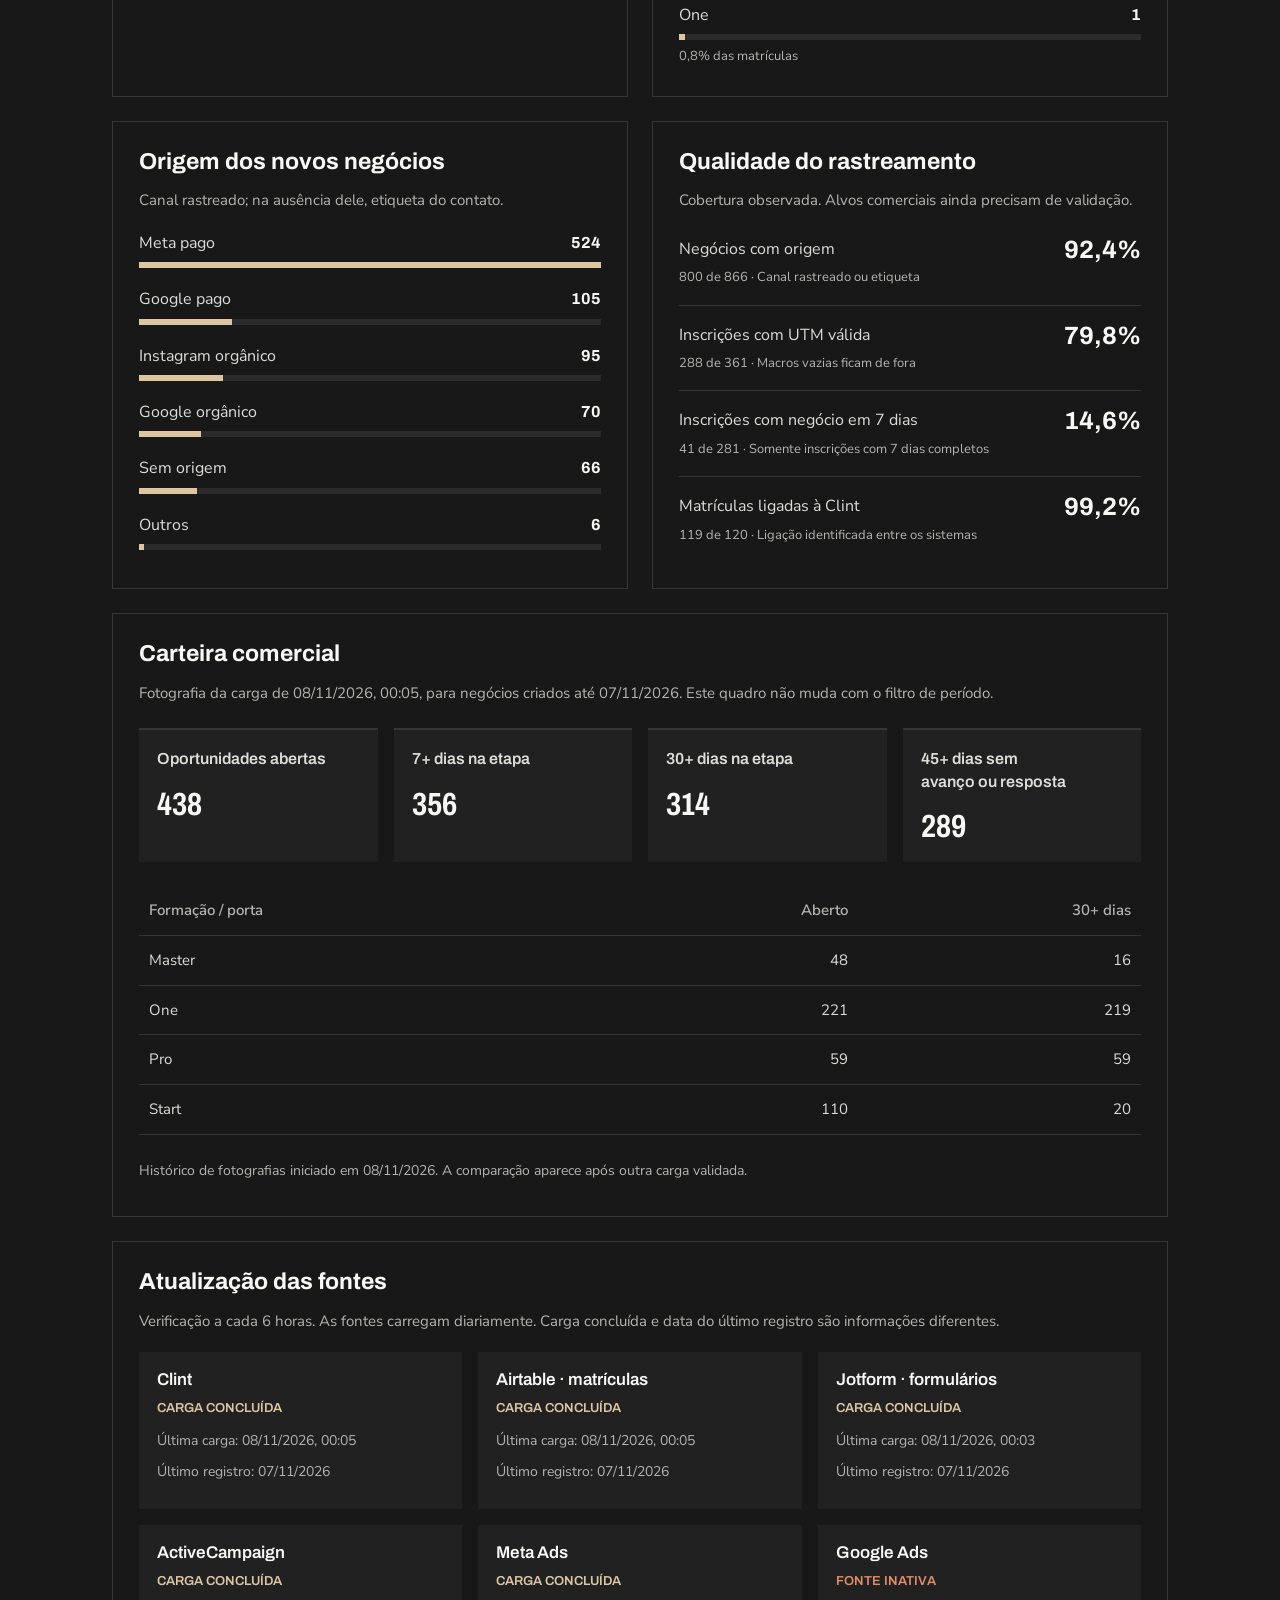
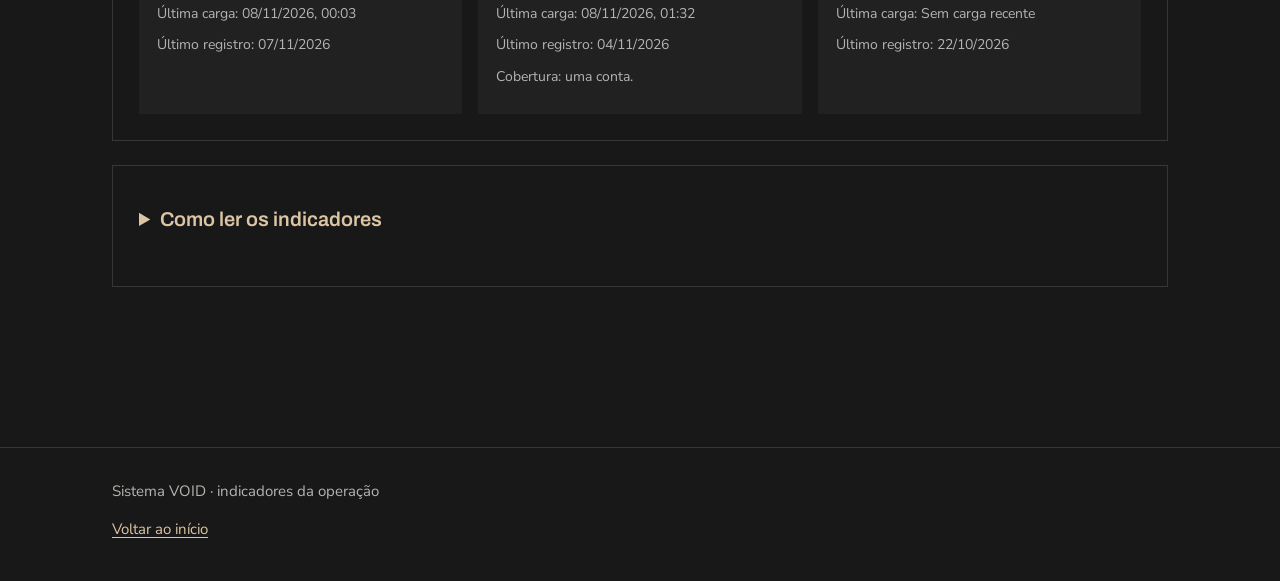
==== commit 03ca5335: "data: refresh VOID daily dashboard 2026-11-08" ====
--- a/sistema/dashboard/index.html
+++ b/sistema/dashboard/index.html
@@ -33,7 +33,7 @@
 <main id="conteudo" class="dash wrap">
   <header class="dash-title"><div><p class="marcador">Sistema VOID · operação</p><h1>Dashboard</h1><p id="periodo-cabecalho">Indicadores até o último dia encerrado.</p></div><a class="dash-back" href="../jornada/">Ver o diagnóstico →</a></header>
   <div id="dash-status" class="dash-status" role="status">Última versão validada. Horários e indicadores abaixo.</div>
-  <div id="dashboard-fallback"><p>Últimos 30 dias: 2026-10-09 a 2026-11-07. Vendido não é recebido.</p><div class="dash-kpis"><article class="dash-kpi"><h2>Matrículas</h2><strong>120</strong></article><article class="dash-kpi"><h2>Vendido · sem canceladas</h2><strong>R$ 307.965,00</strong></article><article class="dash-kpi"><h2>Novos negócios</h2><strong>866</strong></article><article class="dash-kpi"><h2>Investimento Meta</h2><strong>Sem cobertura</strong></article></div><p>Atualizado em 2026-11-08T23:16:09.699205-03:00. Os filtros e gráficos precisam de JavaScript.</p></div>
+  <div id="dashboard-fallback"><p>Últimos 30 dias: 2026-10-09 a 2026-11-07. Vendido não é recebido.</p><div class="dash-kpis"><article class="dash-kpi"><h2>Matrículas</h2><strong>120</strong></article><article class="dash-kpi"><h2>Vendido · sem canceladas</h2><strong>R$ 307.965,00</strong></article><article class="dash-kpi"><h2>Novos negócios</h2><strong>866</strong></article><article class="dash-kpi"><h2>Investimento Meta</h2><strong>Sem cobertura</strong></article></div><p>Atualizado em 2026-11-08T23:22:07.648963-03:00. Os filtros e gráficos precisam de JavaScript.</p></div>
   <div id="dashboard-app" hidden>
     <div class="dash-controls"><div class="dash-periodos" role="group" aria-label="Período dos indicadores"><button data-periodo="ontem" aria-pressed="false">Ontem</button><button data-periodo="7d" aria-pressed="false">7 dias</button><button data-periodo="30d" aria-pressed="true">30 dias</button><button data-periodo="mes" aria-pressed="false">Mês atual</button></div><p id="periodo-detalhe"></p></div>
     <section aria-label="Indicadores principais"><div id="kpis" class="dash-kpis"></div></section>
@@ -55,5 +55,5 @@
   </div>
 </main>
 <footer class="rodape"><div class="wrap"><p>Sistema VOID · indicadores da operação</p><a href="../">Voltar ao início</a></div></footer>
-<script src="dados.js?v=94ae8721baaa817e"></script><script src="estado.js"></script><script src="../assets/sistema.js"></script><script src="dashboard.js"></script>
+<script src="dados.js?v=483ad6963f299e20"></script><script src="estado.js"></script><script src="../assets/sistema.js"></script><script src="dashboard.js"></script>
 </body></html>
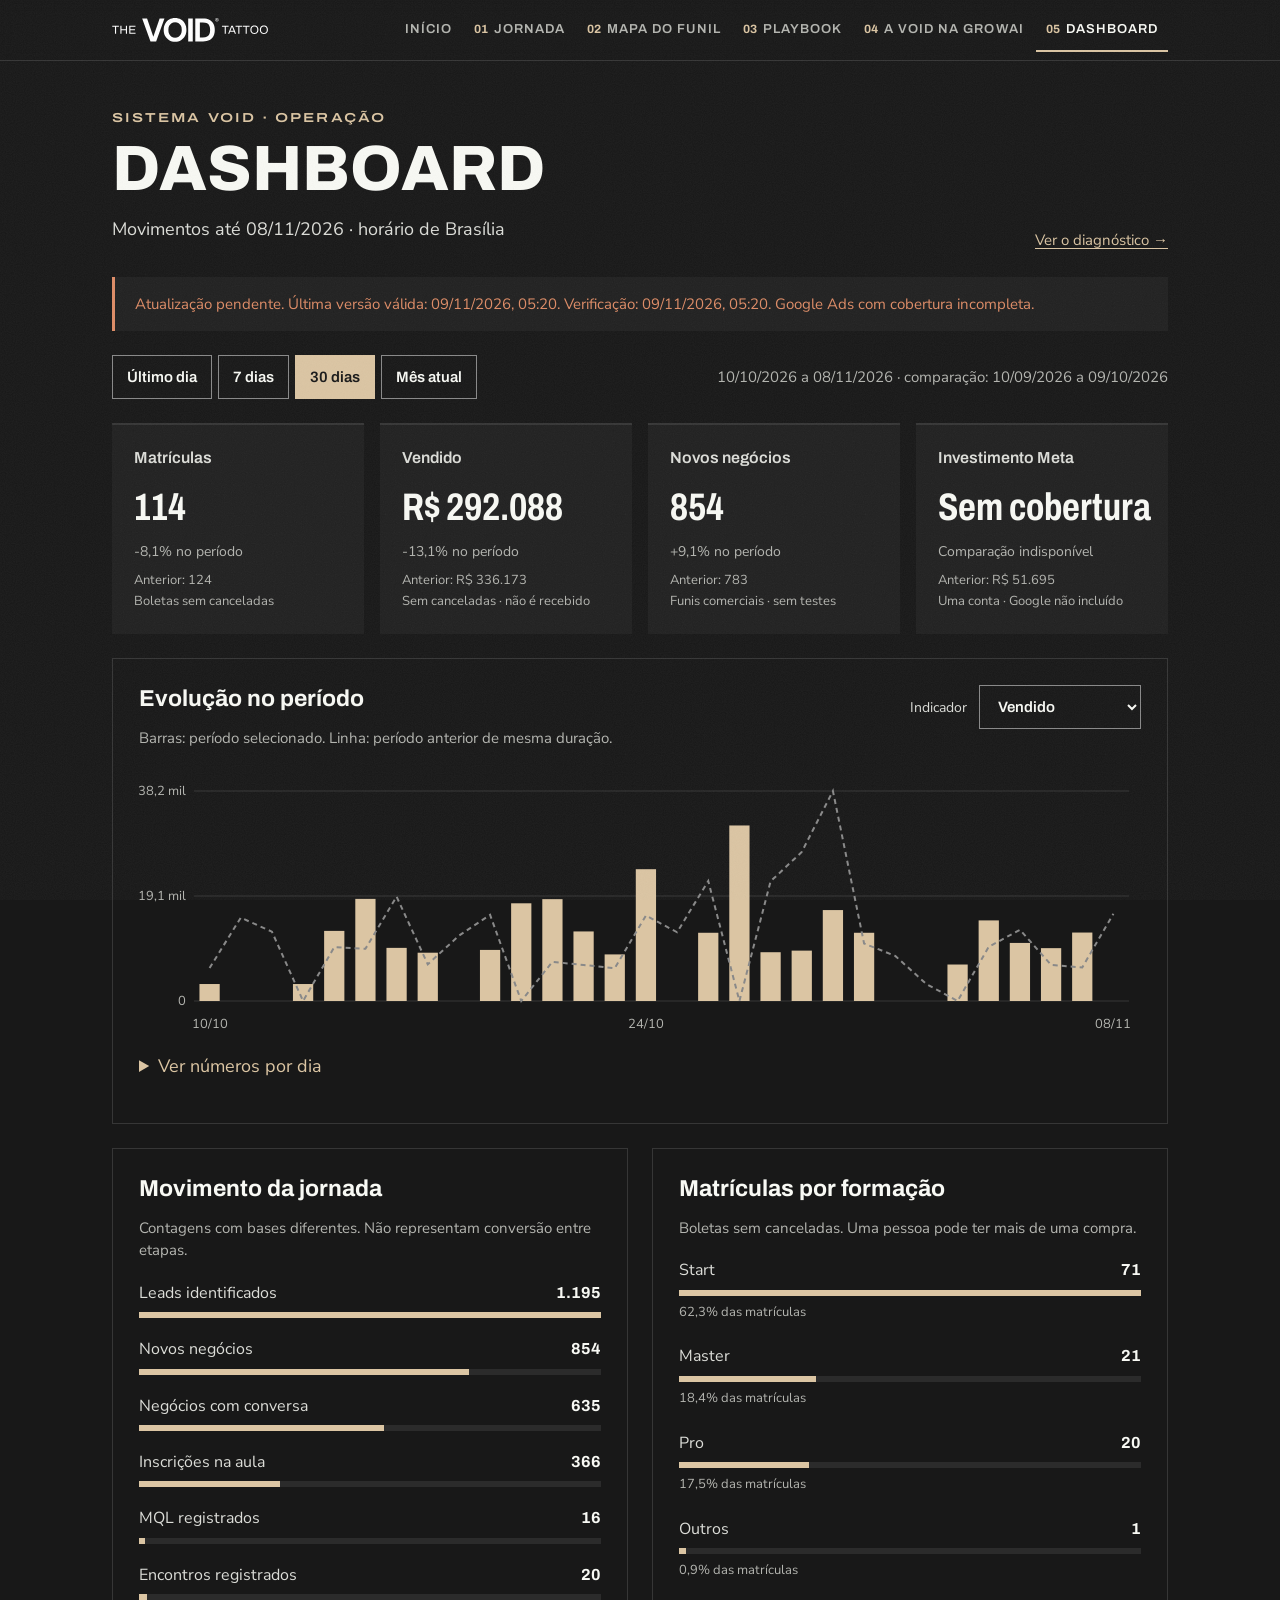
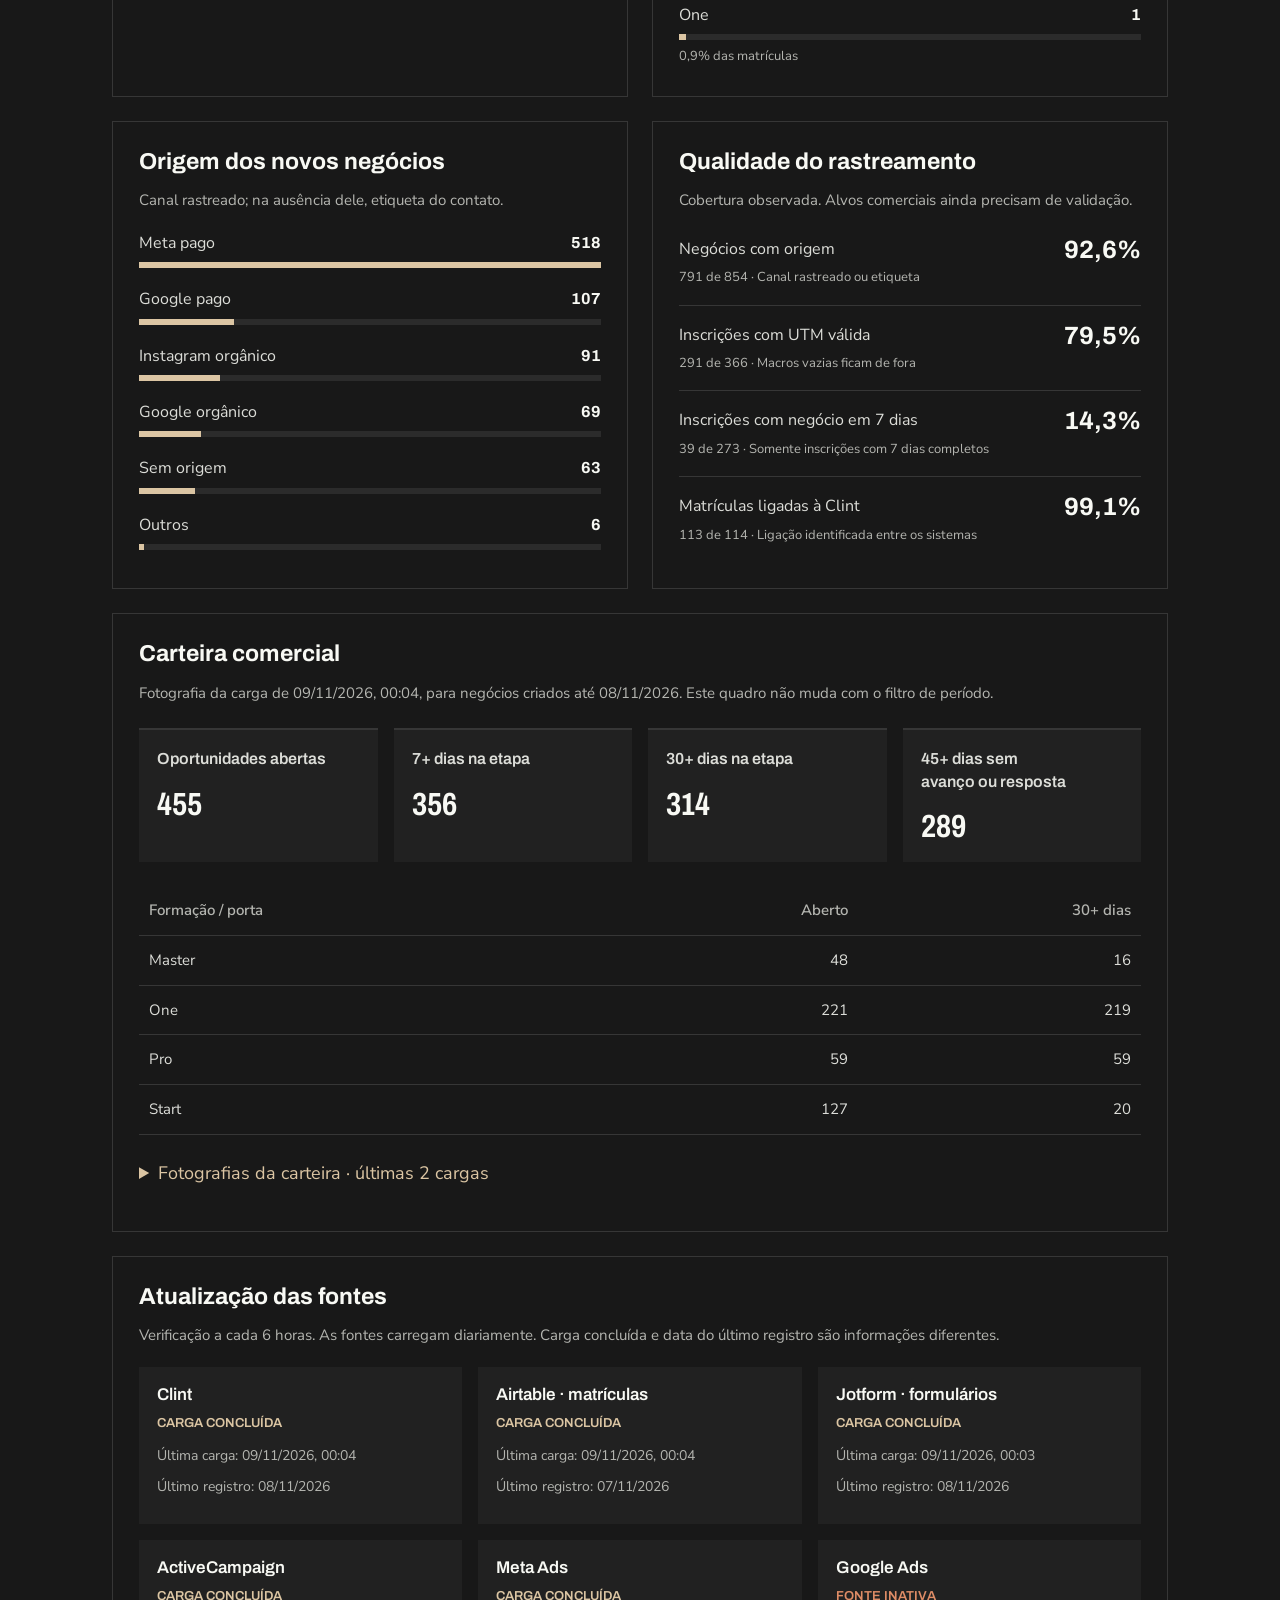
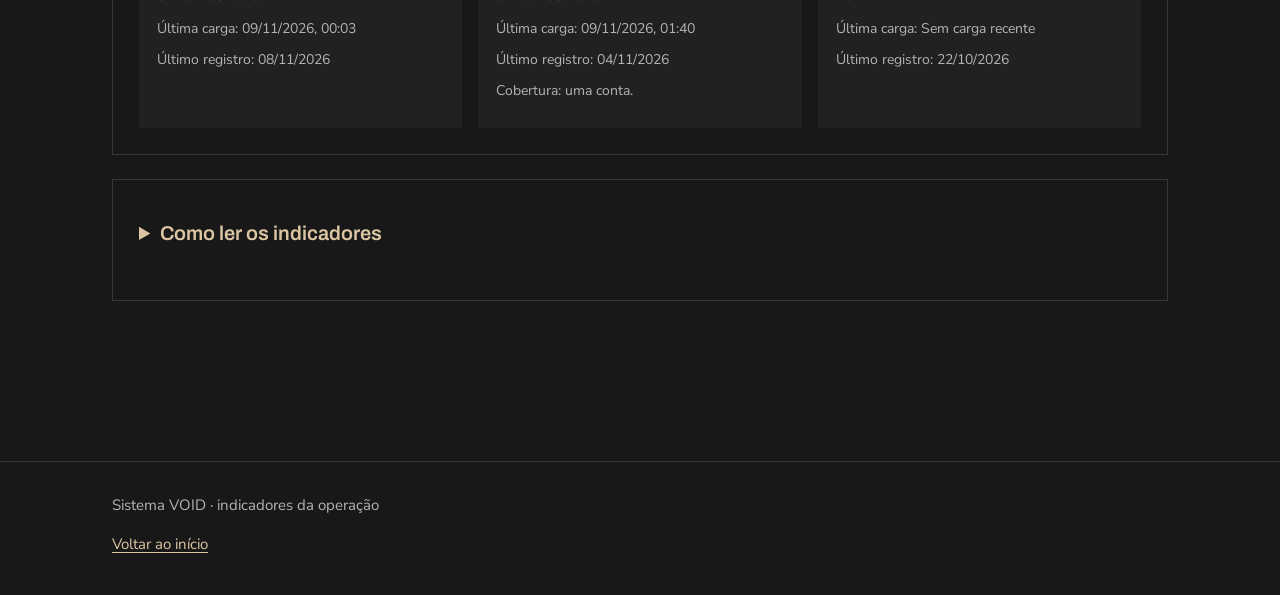
==== commit 8a57f418: "data: refresh VOID daily dashboard 2026-11-09" ====
--- a/sistema/dashboard/index.html
+++ b/sistema/dashboard/index.html
@@ -33,7 +33,7 @@
 <main id="conteudo" class="dash wrap">
   <header class="dash-title"><div><p class="marcador">Sistema VOID · operação</p><h1>Dashboard</h1><p id="periodo-cabecalho">Indicadores até o último dia encerrado.</p></div><a class="dash-back" href="../jornada/">Ver o diagnóstico →</a></header>
   <div id="dash-status" class="dash-status" role="status">Última versão validada. Horários e indicadores abaixo.</div>
-  <div id="dashboard-fallback"><p>Últimos 30 dias: 2026-10-09 a 2026-11-07. Vendido não é recebido.</p><div class="dash-kpis"><article class="dash-kpi"><h2>Matrículas</h2><strong>120</strong></article><article class="dash-kpi"><h2>Vendido · sem canceladas</h2><strong>R$ 307.965,00</strong></article><article class="dash-kpi"><h2>Novos negócios</h2><strong>866</strong></article><article class="dash-kpi"><h2>Investimento Meta</h2><strong>Sem cobertura</strong></article></div><p>Atualizado em 2026-11-08T23:22:07.648963-03:00. Os filtros e gráficos precisam de JavaScript.</p></div>
+  <div id="dashboard-fallback"><p>Últimos 30 dias: 2026-10-10 a 2026-11-08. Vendido não é recebido.</p><div class="dash-kpis"><article class="dash-kpi"><h2>Matrículas</h2><strong>114</strong></article><article class="dash-kpi"><h2>Vendido · sem canceladas</h2><strong>R$ 292.088,00</strong></article><article class="dash-kpi"><h2>Novos negócios</h2><strong>854</strong></article><article class="dash-kpi"><h2>Investimento Meta</h2><strong>Sem cobertura</strong></article></div><p>Atualizado em 2026-11-09T05:20:35.812351-03:00. Os filtros e gráficos precisam de JavaScript.</p></div>
   <div id="dashboard-app" hidden>
     <div class="dash-controls"><div class="dash-periodos" role="group" aria-label="Período dos indicadores"><button data-periodo="ontem" aria-pressed="false">Ontem</button><button data-periodo="7d" aria-pressed="false">7 dias</button><button data-periodo="30d" aria-pressed="true">30 dias</button><button data-periodo="mes" aria-pressed="false">Mês atual</button></div><p id="periodo-detalhe"></p></div>
     <section aria-label="Indicadores principais"><div id="kpis" class="dash-kpis"></div></section>
@@ -55,5 +55,5 @@
   </div>
 </main>
 <footer class="rodape"><div class="wrap"><p>Sistema VOID · indicadores da operação</p><a href="../">Voltar ao início</a></div></footer>
-<script src="dados.js?v=483ad6963f299e20"></script><script src="estado.js"></script><script src="../assets/sistema.js"></script><script src="dashboard.js"></script>
+<script src="dados.js?v=be29d376a716c708"></script><script src="estado.js"></script><script src="../assets/sistema.js"></script><script src="dashboard.js"></script>
 </body></html>
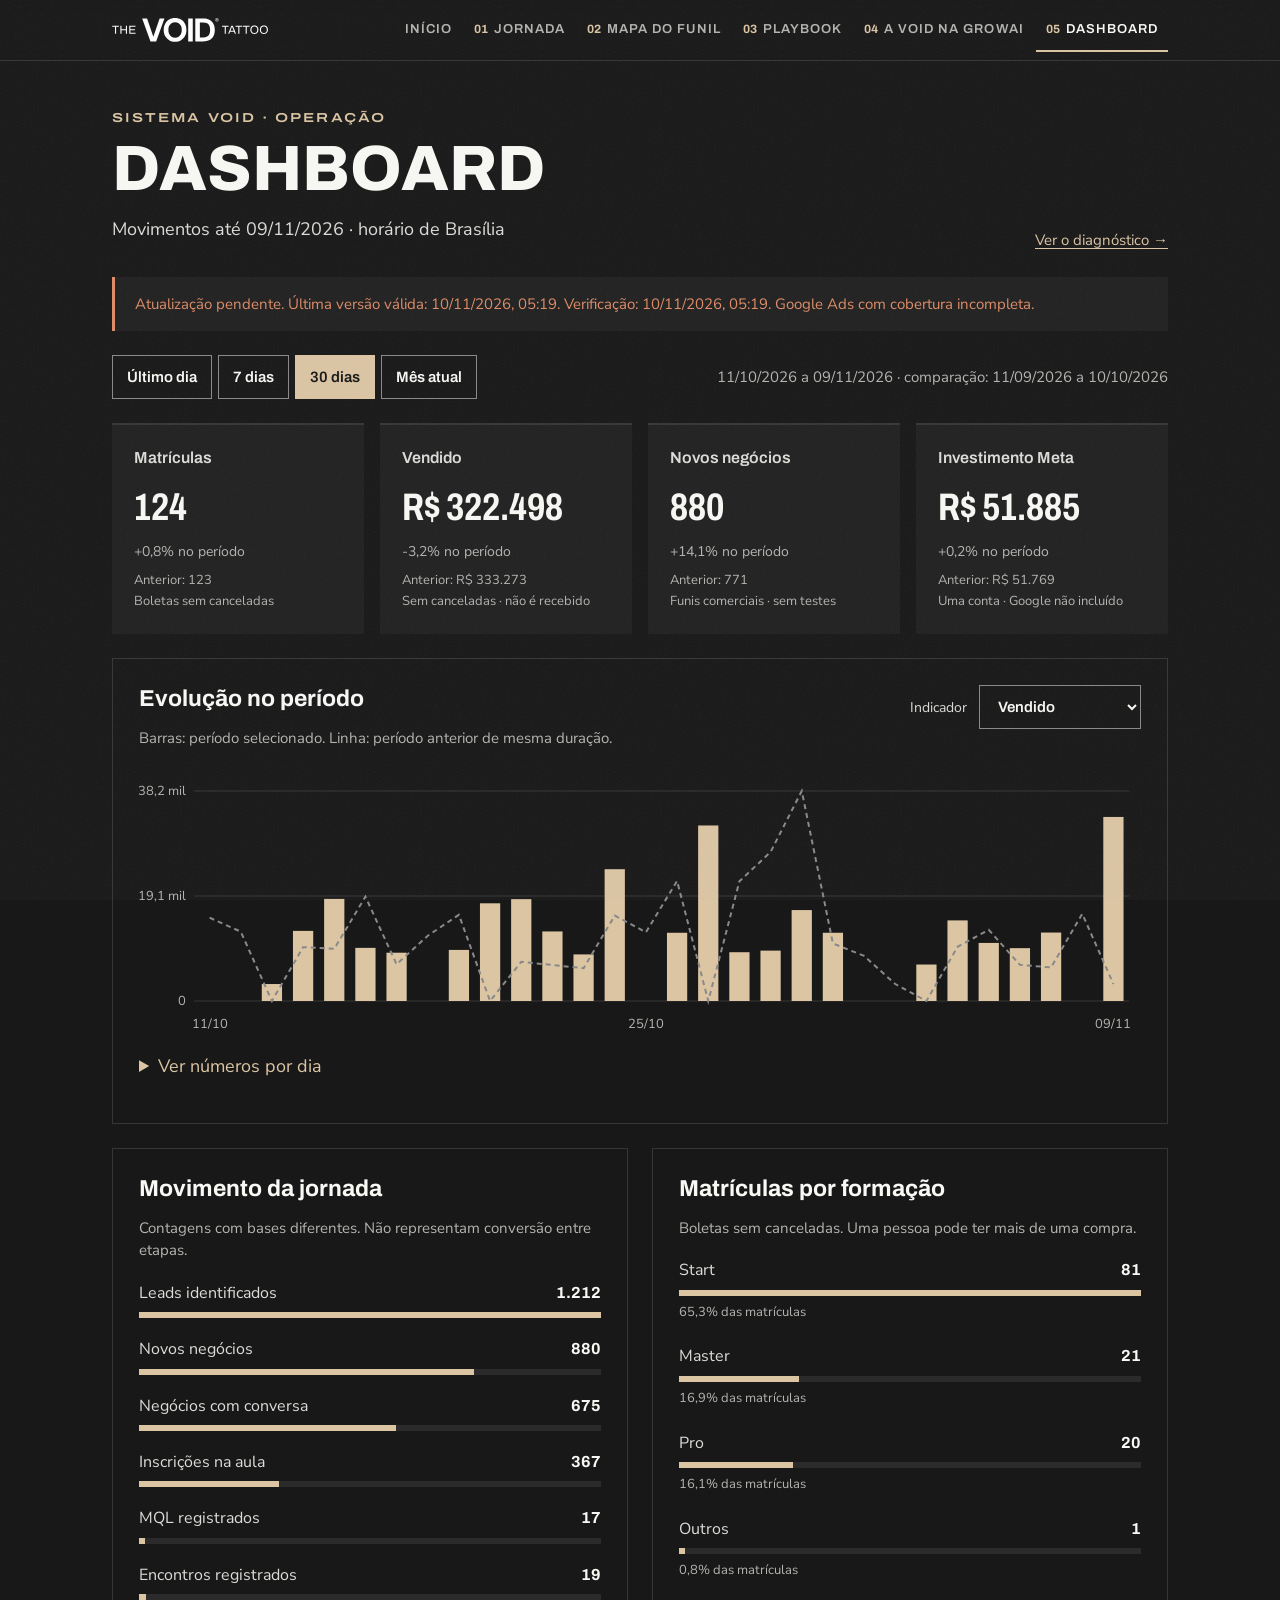
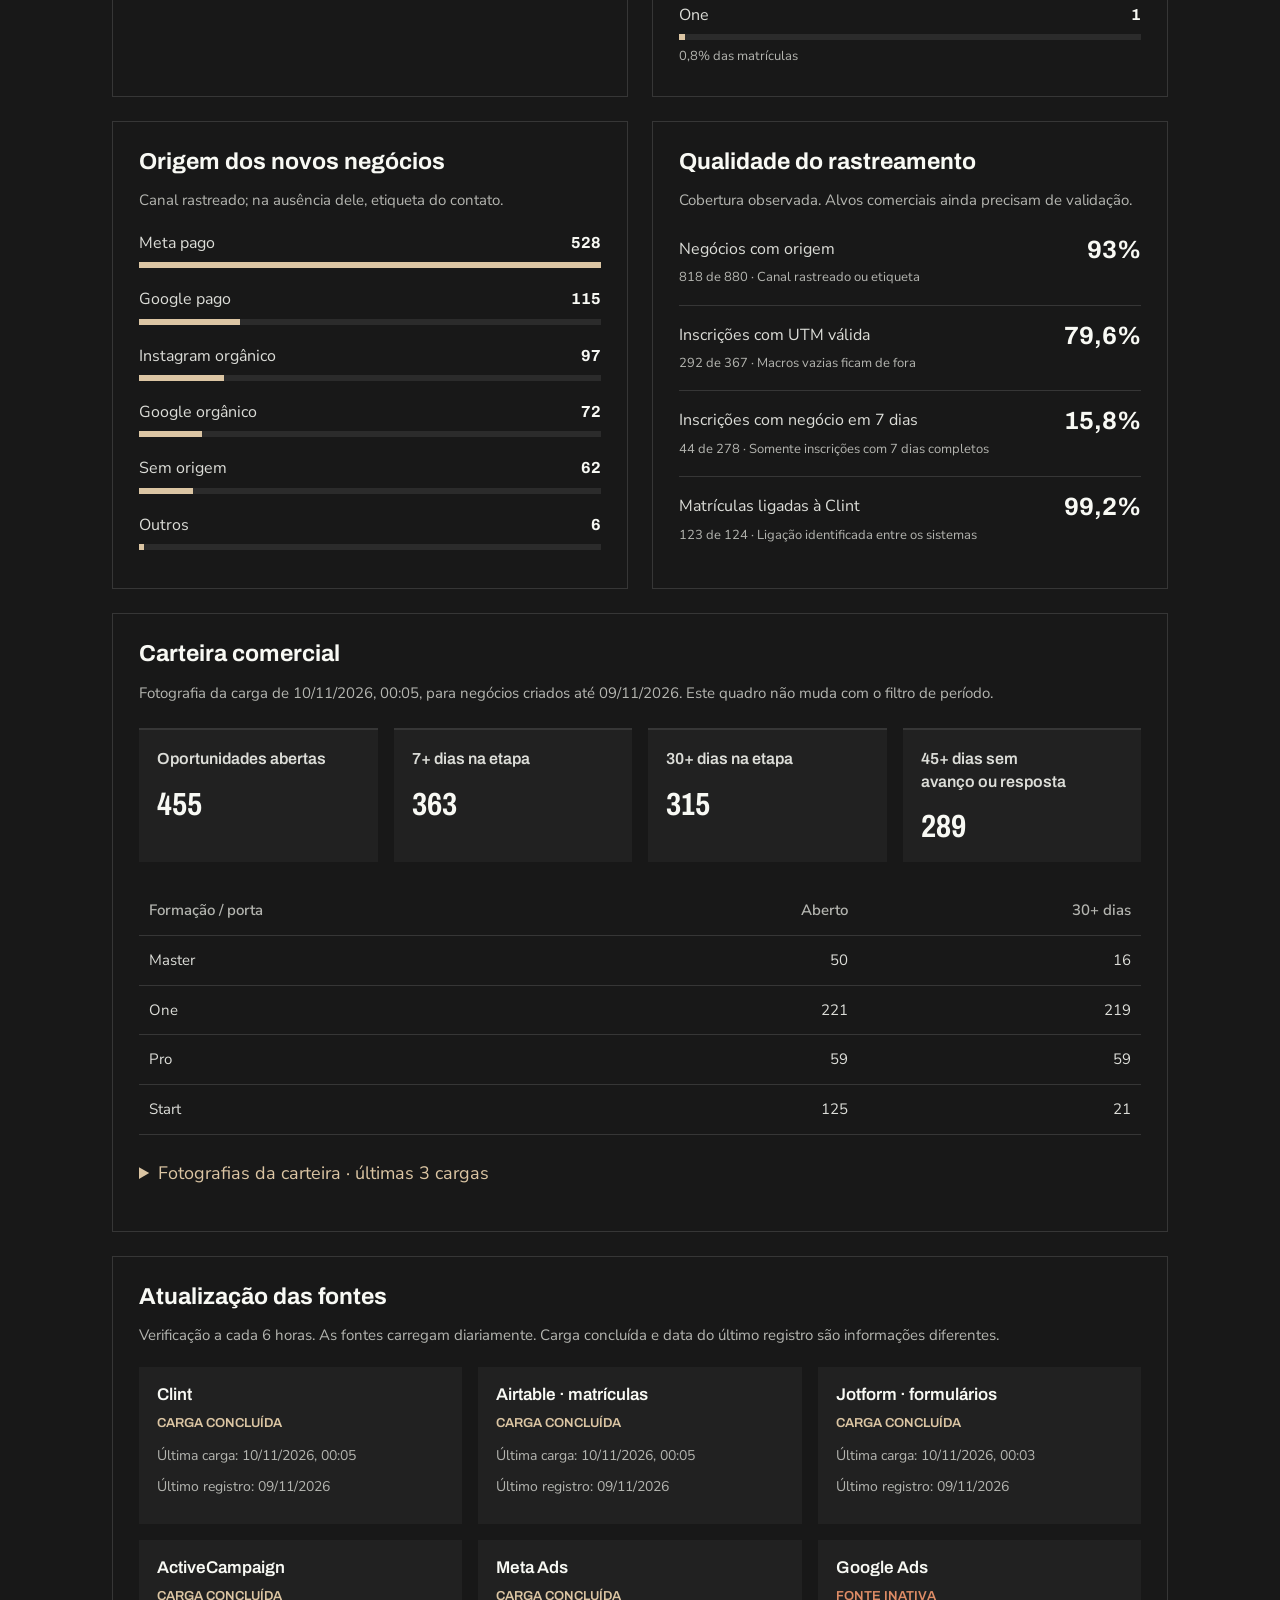
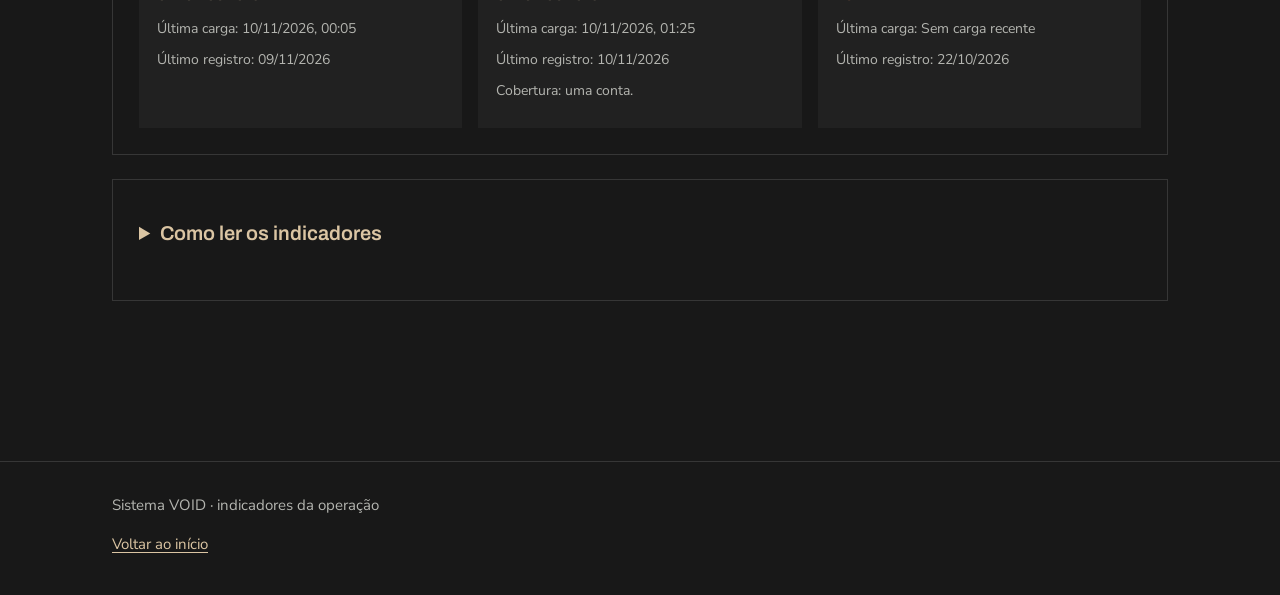
==== commit 92ccb8b7: "data: refresh VOID daily dashboard 2026-11-10" ====
--- a/sistema/dashboard/index.html
+++ b/sistema/dashboard/index.html
@@ -33,7 +33,7 @@
 <main id="conteudo" class="dash wrap">
   <header class="dash-title"><div><p class="marcador">Sistema VOID · operação</p><h1>Dashboard</h1><p id="periodo-cabecalho">Indicadores até o último dia encerrado.</p></div><a class="dash-back" href="../jornada/">Ver o diagnóstico →</a></header>
   <div id="dash-status" class="dash-status" role="status">Última versão validada. Horários e indicadores abaixo.</div>
-  <div id="dashboard-fallback"><p>Últimos 30 dias: 2026-10-10 a 2026-11-08. Vendido não é recebido.</p><div class="dash-kpis"><article class="dash-kpi"><h2>Matrículas</h2><strong>114</strong></article><article class="dash-kpi"><h2>Vendido · sem canceladas</h2><strong>R$ 292.088,00</strong></article><article class="dash-kpi"><h2>Novos negócios</h2><strong>854</strong></article><article class="dash-kpi"><h2>Investimento Meta</h2><strong>Sem cobertura</strong></article></div><p>Atualizado em 2026-11-09T05:20:35.812351-03:00. Os filtros e gráficos precisam de JavaScript.</p></div>
+  <div id="dashboard-fallback"><p>Últimos 30 dias: 2026-10-11 a 2026-11-09. Vendido não é recebido.</p><div class="dash-kpis"><article class="dash-kpi"><h2>Matrículas</h2><strong>124</strong></article><article class="dash-kpi"><h2>Vendido · sem canceladas</h2><strong>R$ 322.498,00</strong></article><article class="dash-kpi"><h2>Novos negócios</h2><strong>880</strong></article><article class="dash-kpi"><h2>Investimento Meta</h2><strong>R$ 51.885,44</strong></article></div><p>Atualizado em 2026-11-10T05:19:16.276125-03:00. Os filtros e gráficos precisam de JavaScript.</p></div>
   <div id="dashboard-app" hidden>
     <div class="dash-controls"><div class="dash-periodos" role="group" aria-label="Período dos indicadores"><button data-periodo="ontem" aria-pressed="false">Ontem</button><button data-periodo="7d" aria-pressed="false">7 dias</button><button data-periodo="30d" aria-pressed="true">30 dias</button><button data-periodo="mes" aria-pressed="false">Mês atual</button></div><p id="periodo-detalhe"></p></div>
     <section aria-label="Indicadores principais"><div id="kpis" class="dash-kpis"></div></section>
@@ -55,5 +55,5 @@
   </div>
 </main>
 <footer class="rodape"><div class="wrap"><p>Sistema VOID · indicadores da operação</p><a href="../">Voltar ao início</a></div></footer>
-<script src="dados.js?v=be29d376a716c708"></script><script src="estado.js"></script><script src="../assets/sistema.js"></script><script src="dashboard.js"></script>
+<script src="dados.js?v=a22176472157d219"></script><script src="estado.js"></script><script src="../assets/sistema.js"></script><script src="dashboard.js"></script>
 </body></html>
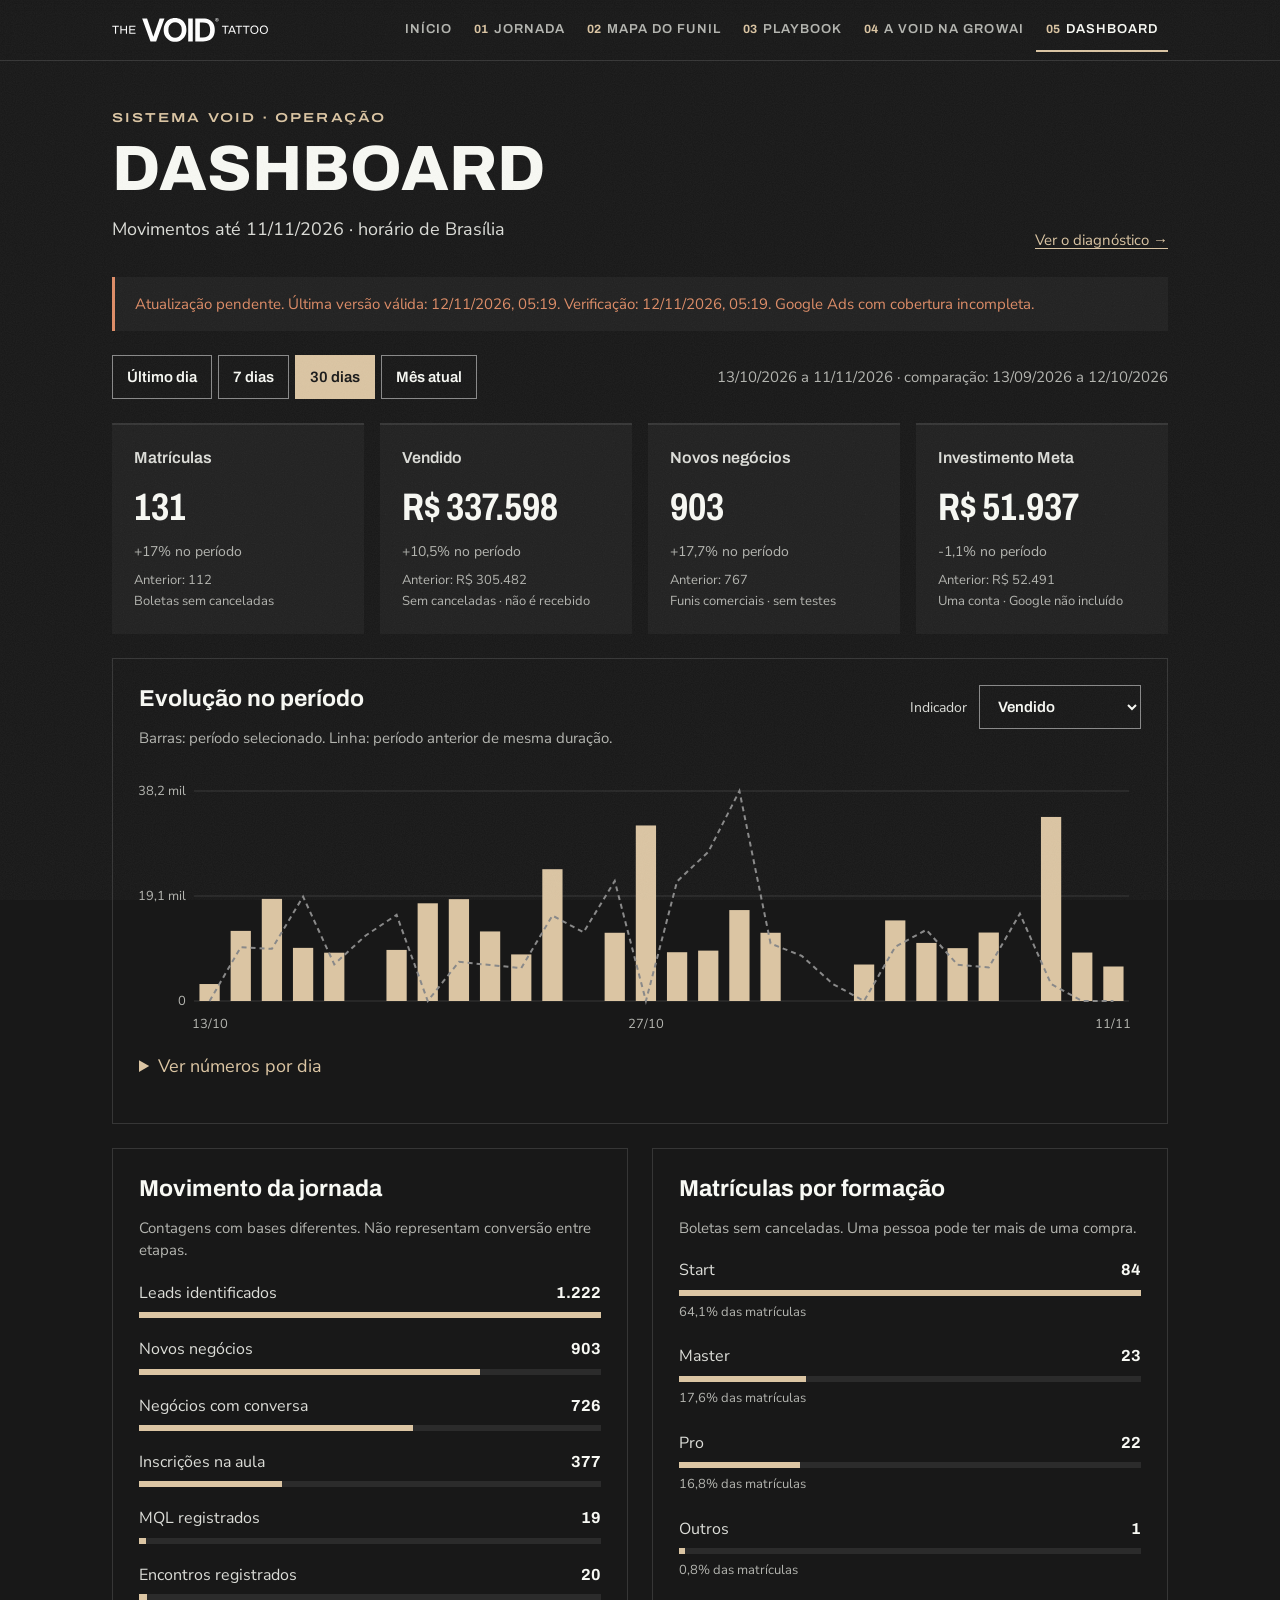
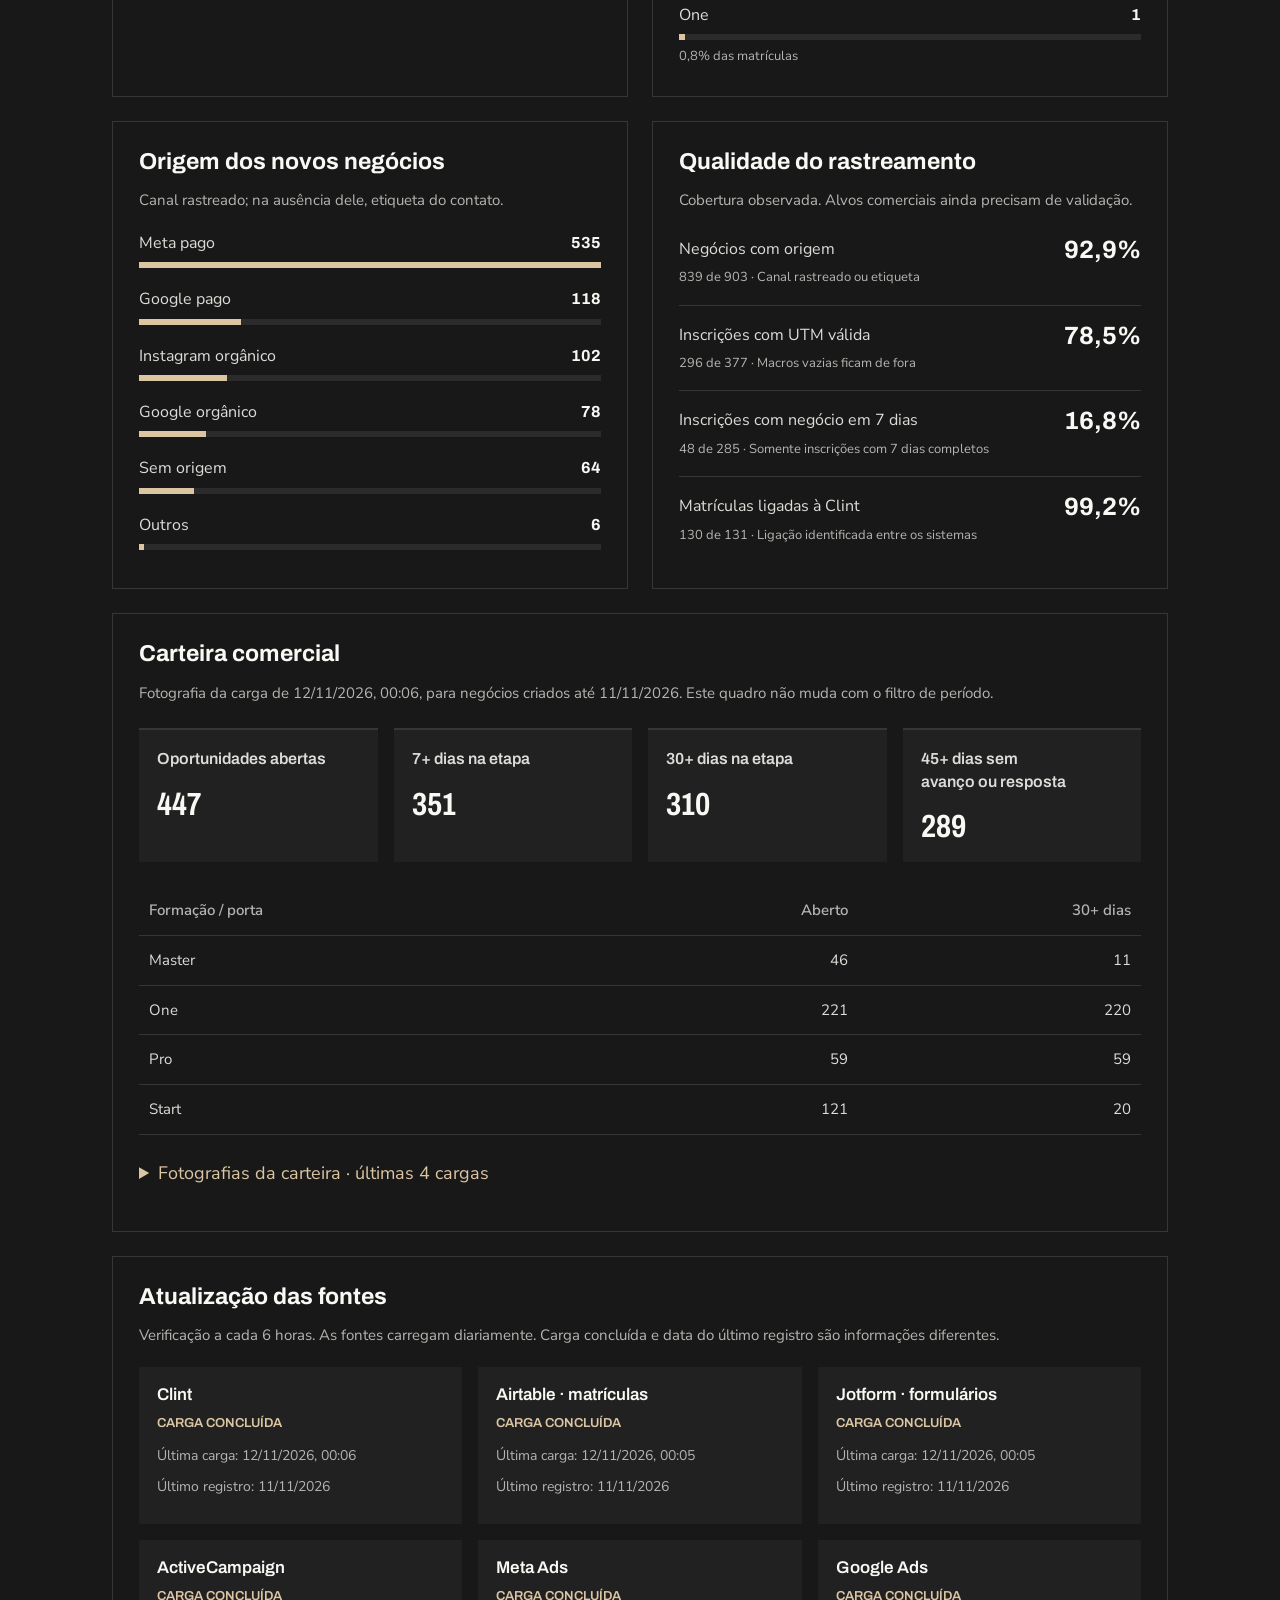
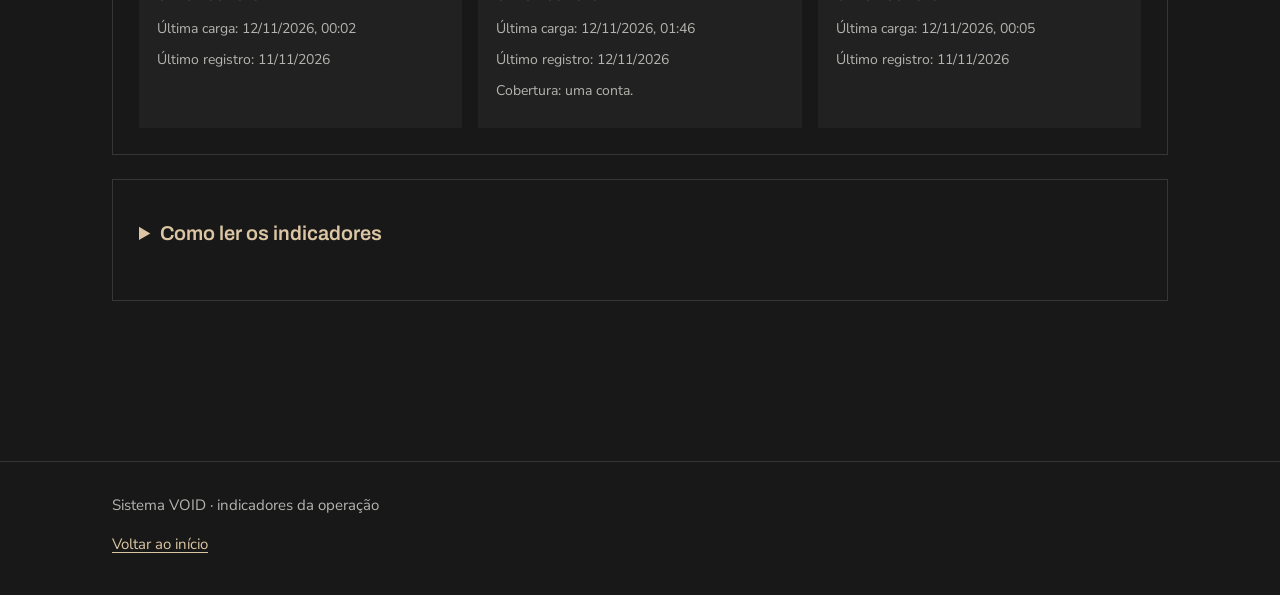
==== commit 857d2833: "data: refresh VOID daily dashboard 2026-11-12" ====
--- a/sistema/dashboard/index.html
+++ b/sistema/dashboard/index.html
@@ -33,7 +33,7 @@
 <main id="conteudo" class="dash wrap">
   <header class="dash-title"><div><p class="marcador">Sistema VOID · operação</p><h1>Dashboard</h1><p id="periodo-cabecalho">Indicadores até o último dia encerrado.</p></div><a class="dash-back" href="../jornada/">Ver o diagnóstico →</a></header>
   <div id="dash-status" class="dash-status" role="status">Última versão validada. Horários e indicadores abaixo.</div>
-  <div id="dashboard-fallback"><p>Últimos 30 dias: 2026-10-11 a 2026-11-09. Vendido não é recebido.</p><div class="dash-kpis"><article class="dash-kpi"><h2>Matrículas</h2><strong>124</strong></article><article class="dash-kpi"><h2>Vendido · sem canceladas</h2><strong>R$ 322.498,00</strong></article><article class="dash-kpi"><h2>Novos negócios</h2><strong>880</strong></article><article class="dash-kpi"><h2>Investimento Meta</h2><strong>R$ 51.885,44</strong></article></div><p>Atualizado em 2026-11-10T05:19:16.276125-03:00. Os filtros e gráficos precisam de JavaScript.</p></div>
+  <div id="dashboard-fallback"><p>Últimos 30 dias: 2026-10-13 a 2026-11-11. Vendido não é recebido.</p><div class="dash-kpis"><article class="dash-kpi"><h2>Matrículas</h2><strong>131</strong></article><article class="dash-kpi"><h2>Vendido · sem canceladas</h2><strong>R$ 337.598,00</strong></article><article class="dash-kpi"><h2>Novos negócios</h2><strong>903</strong></article><article class="dash-kpi"><h2>Investimento Meta</h2><strong>R$ 51.937,04</strong></article></div><p>Atualizado em 2026-11-12T05:19:48.616989-03:00. Os filtros e gráficos precisam de JavaScript.</p></div>
   <div id="dashboard-app" hidden>
     <div class="dash-controls"><div class="dash-periodos" role="group" aria-label="Período dos indicadores"><button data-periodo="ontem" aria-pressed="false">Ontem</button><button data-periodo="7d" aria-pressed="false">7 dias</button><button data-periodo="30d" aria-pressed="true">30 dias</button><button data-periodo="mes" aria-pressed="false">Mês atual</button></div><p id="periodo-detalhe"></p></div>
     <section aria-label="Indicadores principais"><div id="kpis" class="dash-kpis"></div></section>
@@ -55,5 +55,5 @@
   </div>
 </main>
 <footer class="rodape"><div class="wrap"><p>Sistema VOID · indicadores da operação</p><a href="../">Voltar ao início</a></div></footer>
-<script src="dados.js?v=a22176472157d219"></script><script src="estado.js"></script><script src="../assets/sistema.js"></script><script src="dashboard.js"></script>
+<script src="dados.js?v=684ab68308c8920e"></script><script src="estado.js"></script><script src="../assets/sistema.js"></script><script src="dashboard.js"></script>
 </body></html>
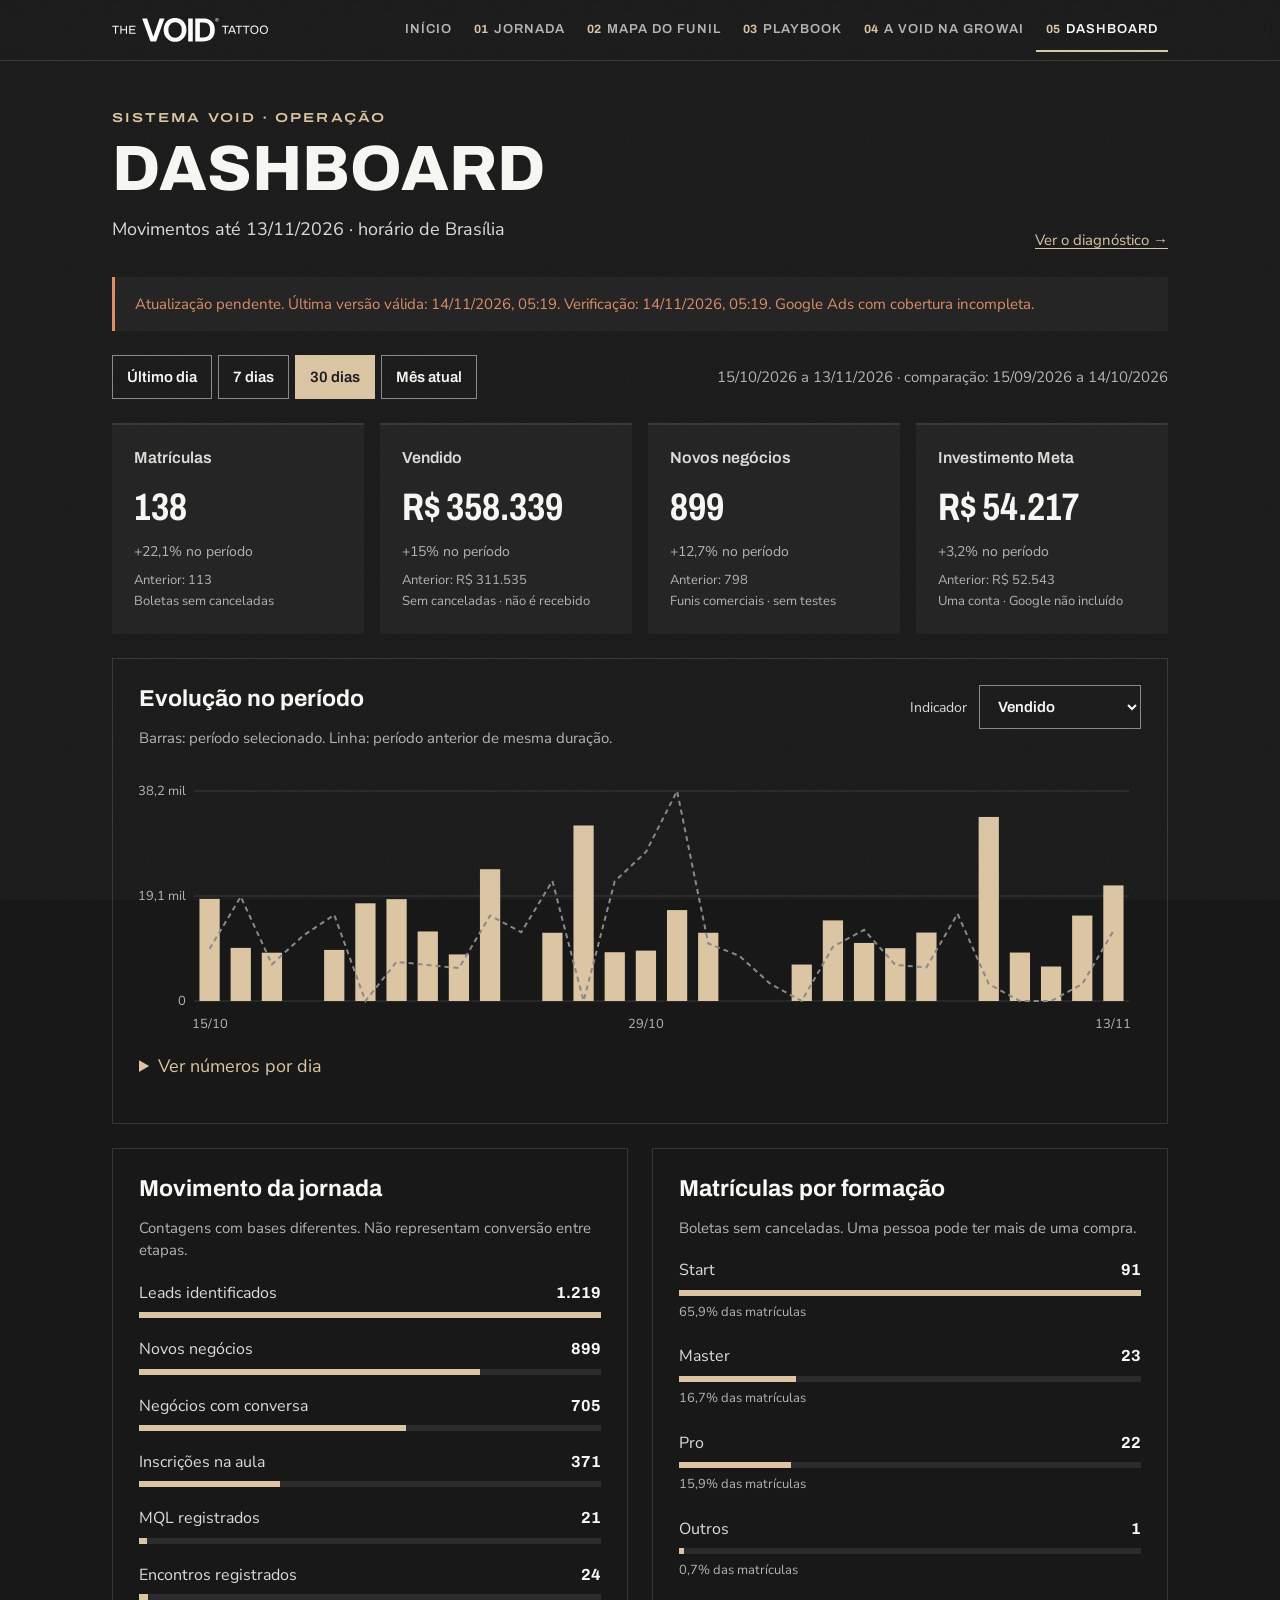
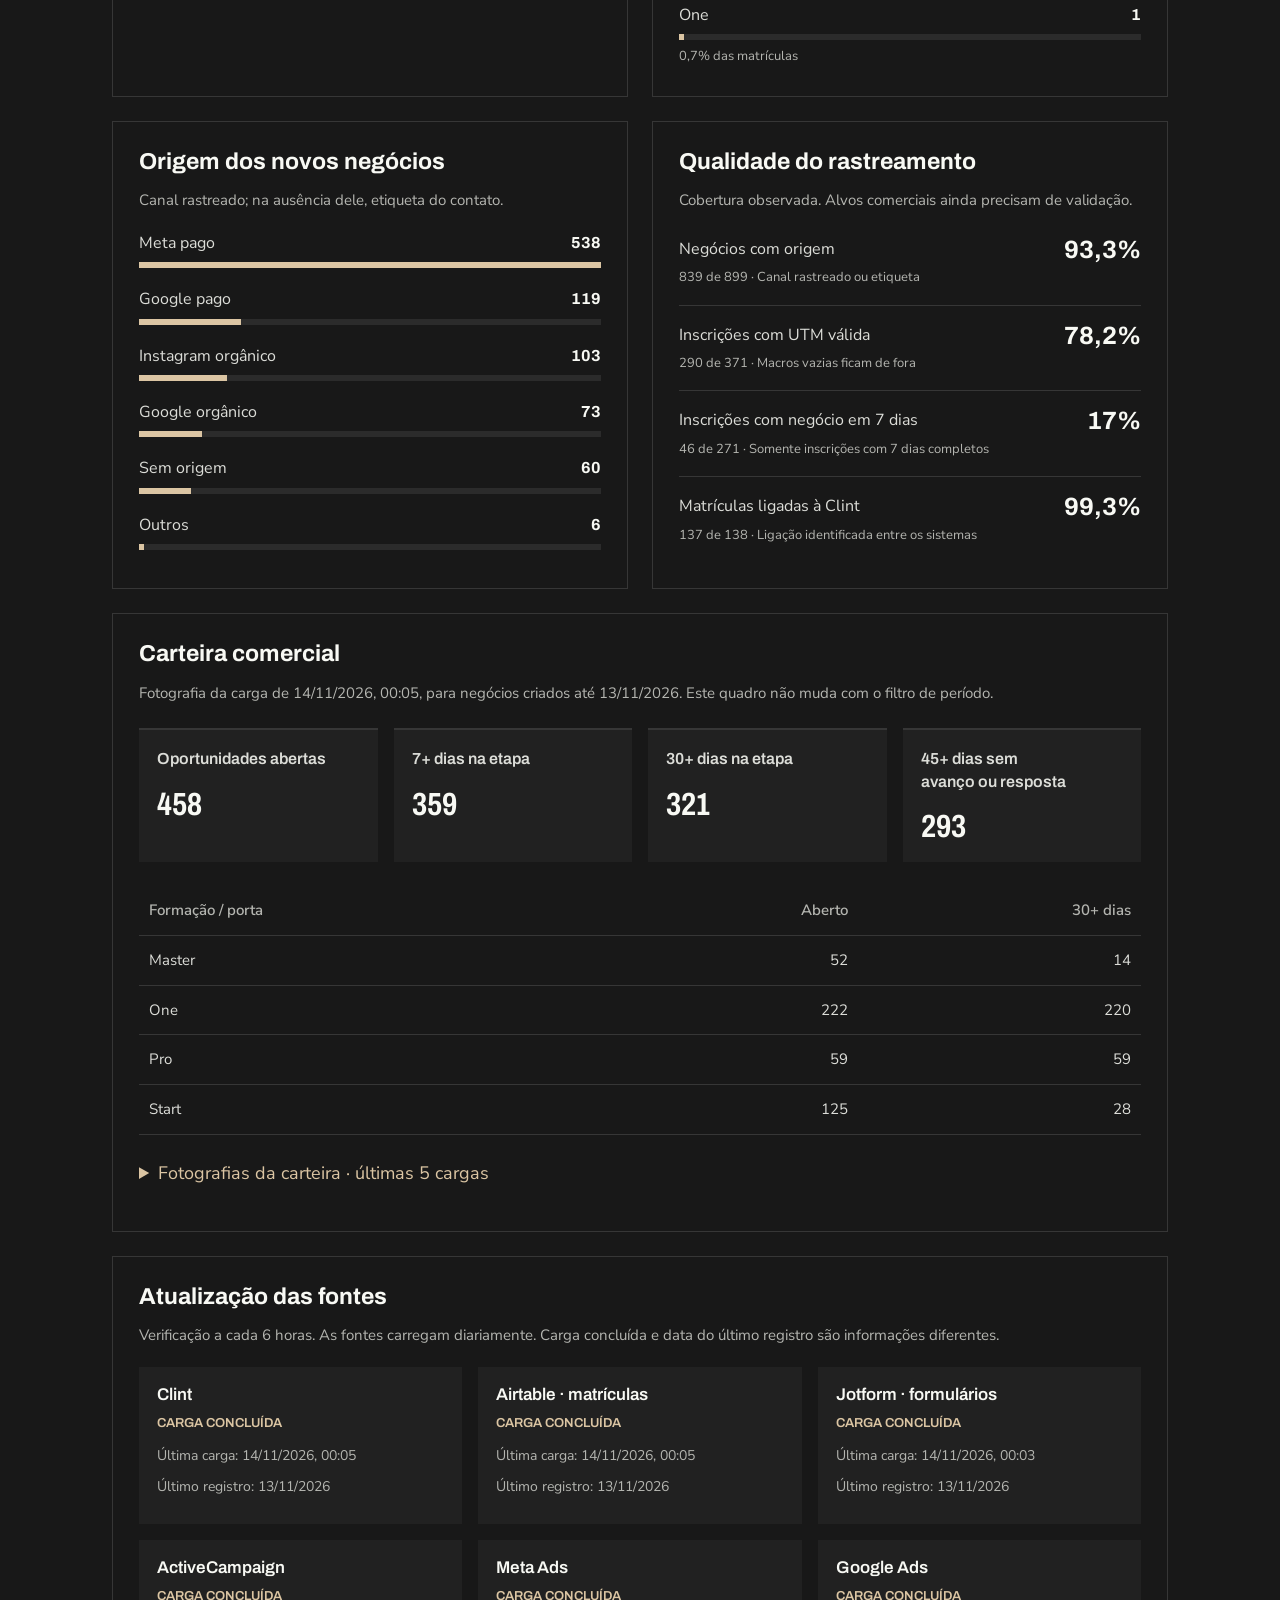
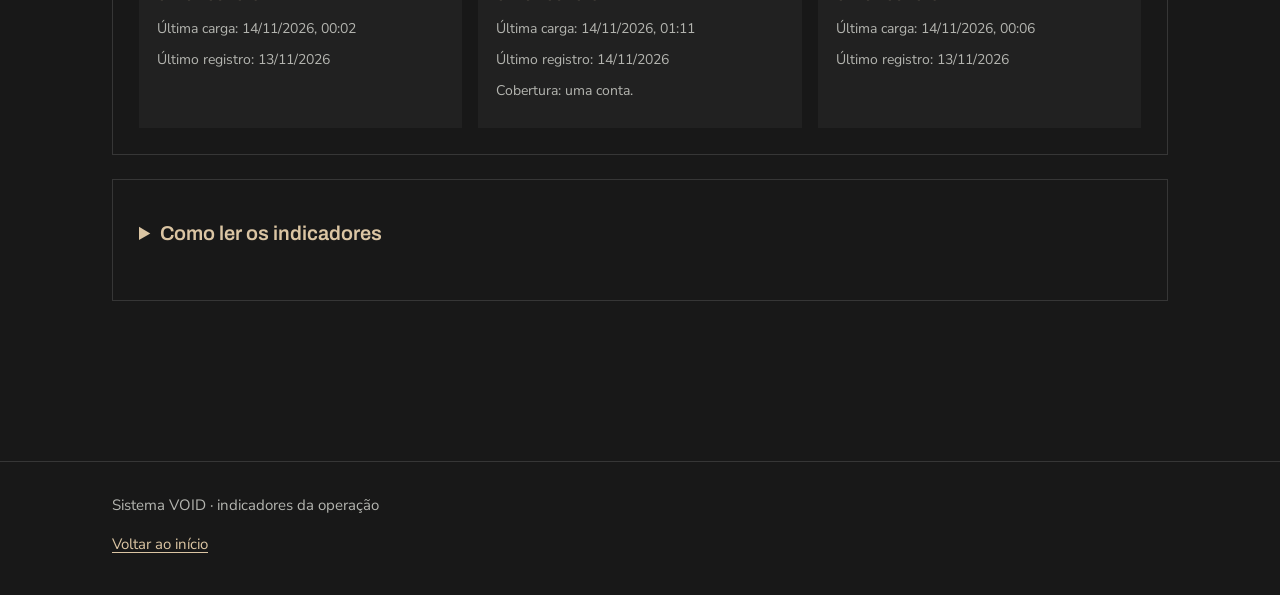
==== commit 14ff1e8d: "data: refresh VOID daily dashboard 2026-11-14" ====
--- a/sistema/dashboard/index.html
+++ b/sistema/dashboard/index.html
@@ -33,7 +33,7 @@
 <main id="conteudo" class="dash wrap">
   <header class="dash-title"><div><p class="marcador">Sistema VOID · operação</p><h1>Dashboard</h1><p id="periodo-cabecalho">Indicadores até o último dia encerrado.</p></div><a class="dash-back" href="../jornada/">Ver o diagnóstico →</a></header>
   <div id="dash-status" class="dash-status" role="status">Última versão validada. Horários e indicadores abaixo.</div>
-  <div id="dashboard-fallback"><p>Últimos 30 dias: 2026-10-13 a 2026-11-11. Vendido não é recebido.</p><div class="dash-kpis"><article class="dash-kpi"><h2>Matrículas</h2><strong>131</strong></article><article class="dash-kpi"><h2>Vendido · sem canceladas</h2><strong>R$ 337.598,00</strong></article><article class="dash-kpi"><h2>Novos negócios</h2><strong>903</strong></article><article class="dash-kpi"><h2>Investimento Meta</h2><strong>R$ 51.937,04</strong></article></div><p>Atualizado em 2026-11-12T05:19:48.616989-03:00. Os filtros e gráficos precisam de JavaScript.</p></div>
+  <div id="dashboard-fallback"><p>Últimos 30 dias: 2026-10-15 a 2026-11-13. Vendido não é recebido.</p><div class="dash-kpis"><article class="dash-kpi"><h2>Matrículas</h2><strong>138</strong></article><article class="dash-kpi"><h2>Vendido · sem canceladas</h2><strong>R$ 358.339,00</strong></article><article class="dash-kpi"><h2>Novos negócios</h2><strong>899</strong></article><article class="dash-kpi"><h2>Investimento Meta</h2><strong>R$ 54.216,54</strong></article></div><p>Atualizado em 2026-11-14T05:19:21.771206-03:00. Os filtros e gráficos precisam de JavaScript.</p></div>
   <div id="dashboard-app" hidden>
     <div class="dash-controls"><div class="dash-periodos" role="group" aria-label="Período dos indicadores"><button data-periodo="ontem" aria-pressed="false">Ontem</button><button data-periodo="7d" aria-pressed="false">7 dias</button><button data-periodo="30d" aria-pressed="true">30 dias</button><button data-periodo="mes" aria-pressed="false">Mês atual</button></div><p id="periodo-detalhe"></p></div>
     <section aria-label="Indicadores principais"><div id="kpis" class="dash-kpis"></div></section>
@@ -55,5 +55,5 @@
   </div>
 </main>
 <footer class="rodape"><div class="wrap"><p>Sistema VOID · indicadores da operação</p><a href="../">Voltar ao início</a></div></footer>
-<script src="dados.js?v=684ab68308c8920e"></script><script src="estado.js"></script><script src="../assets/sistema.js"></script><script src="dashboard.js"></script>
+<script src="dados.js?v=14489246dbd26e30"></script><script src="estado.js"></script><script src="../assets/sistema.js"></script><script src="dashboard.js"></script>
 </body></html>
